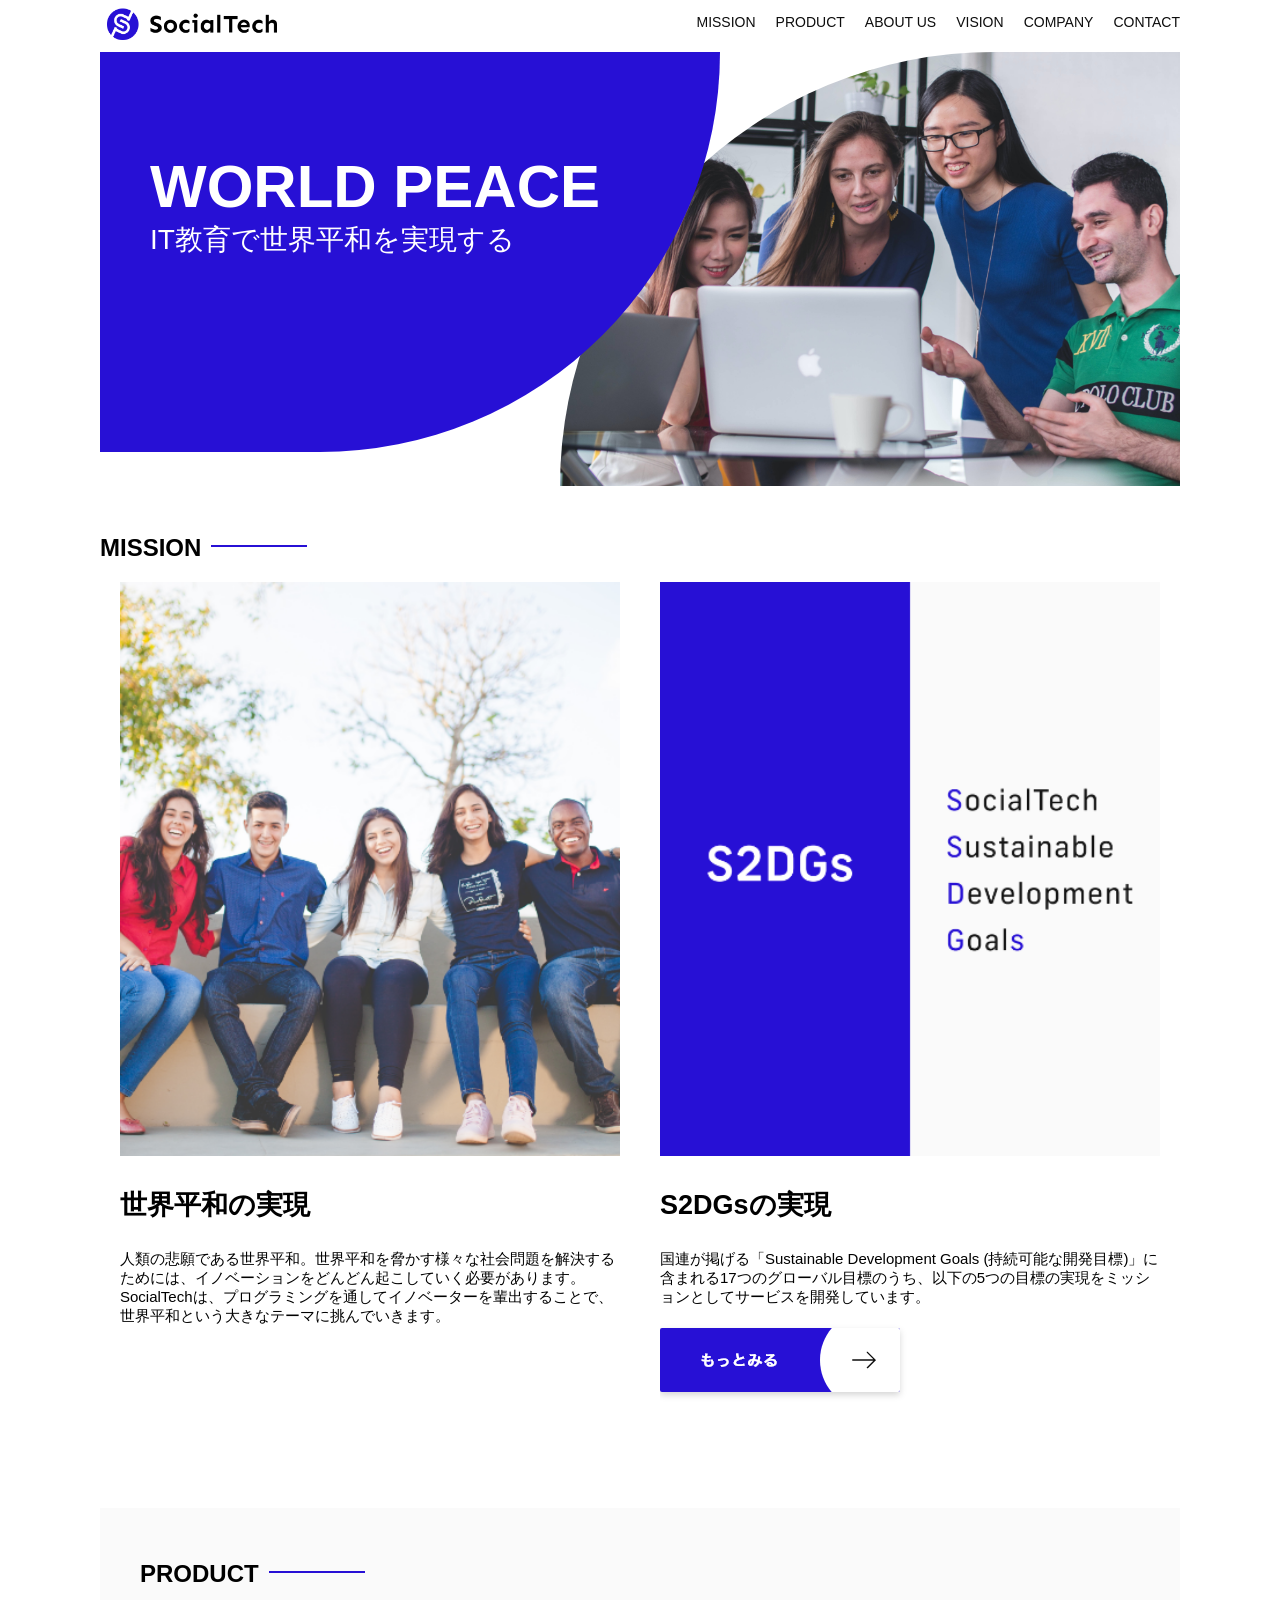
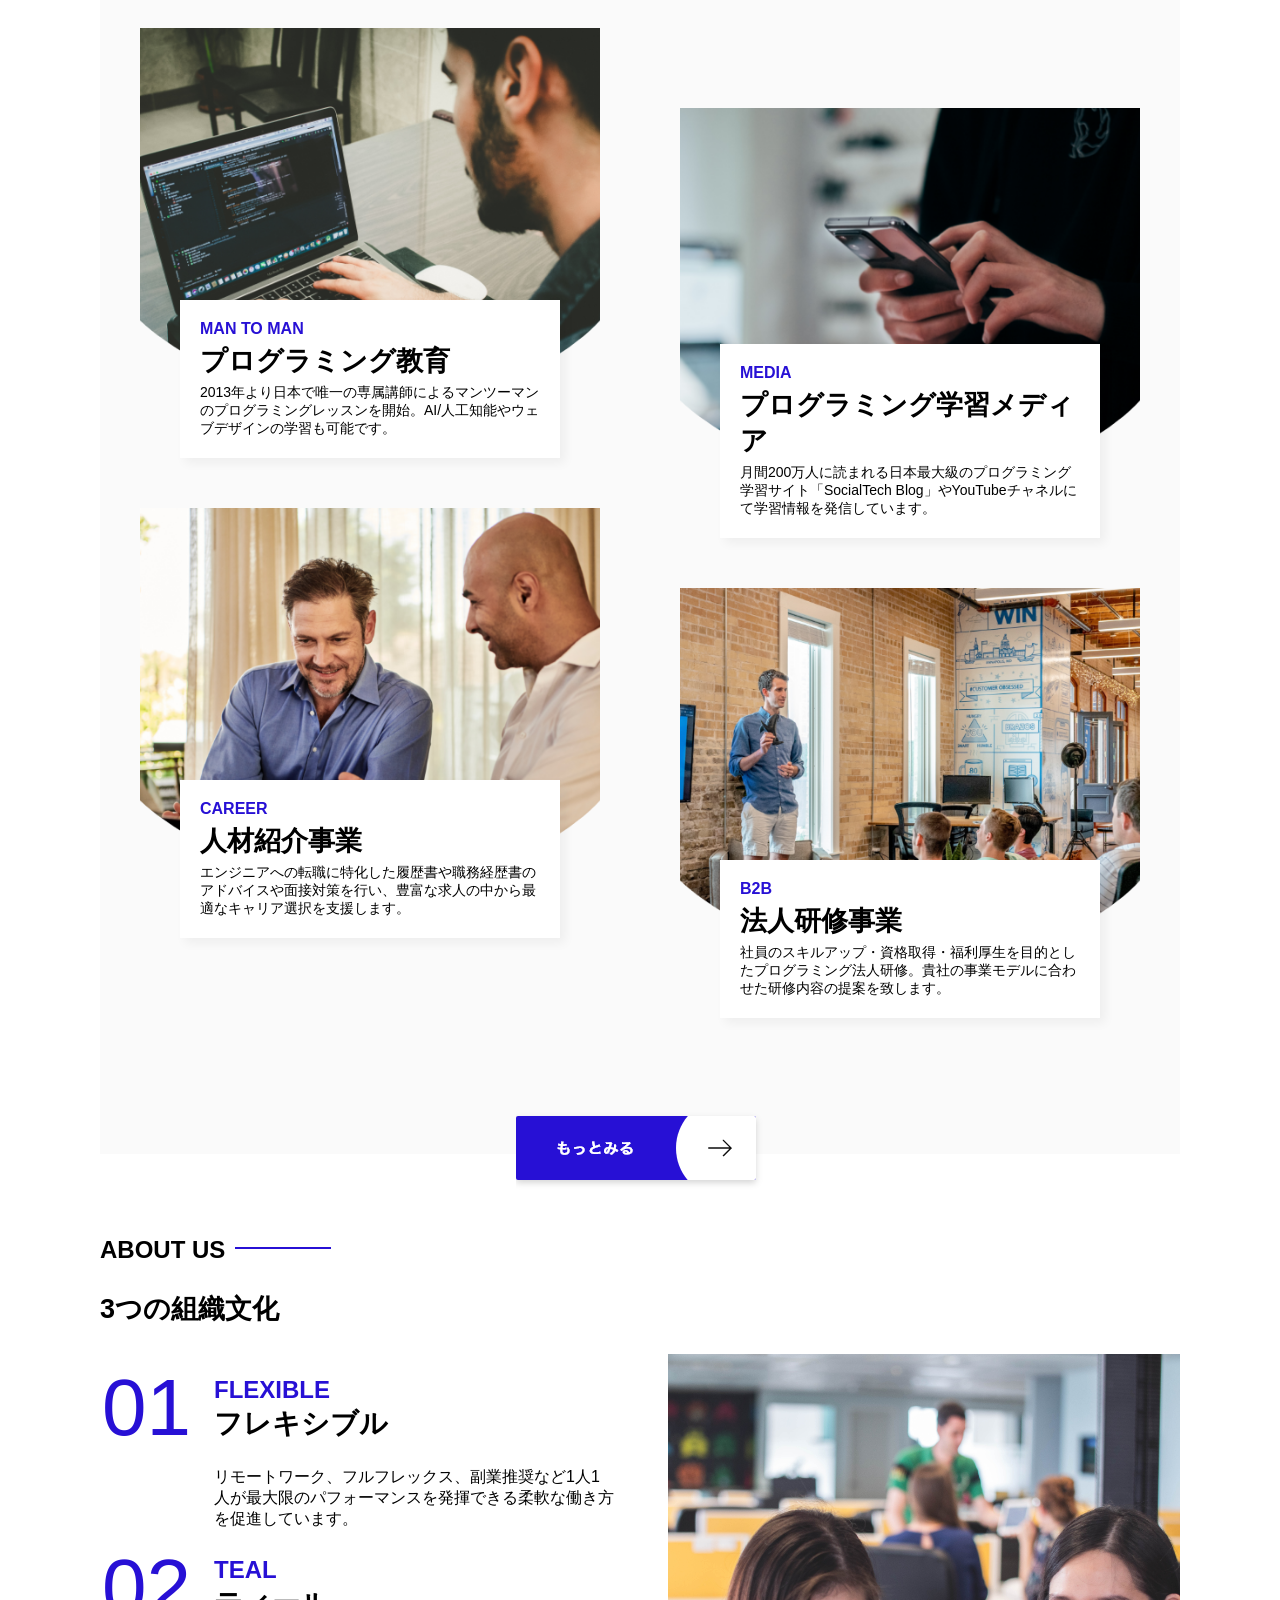
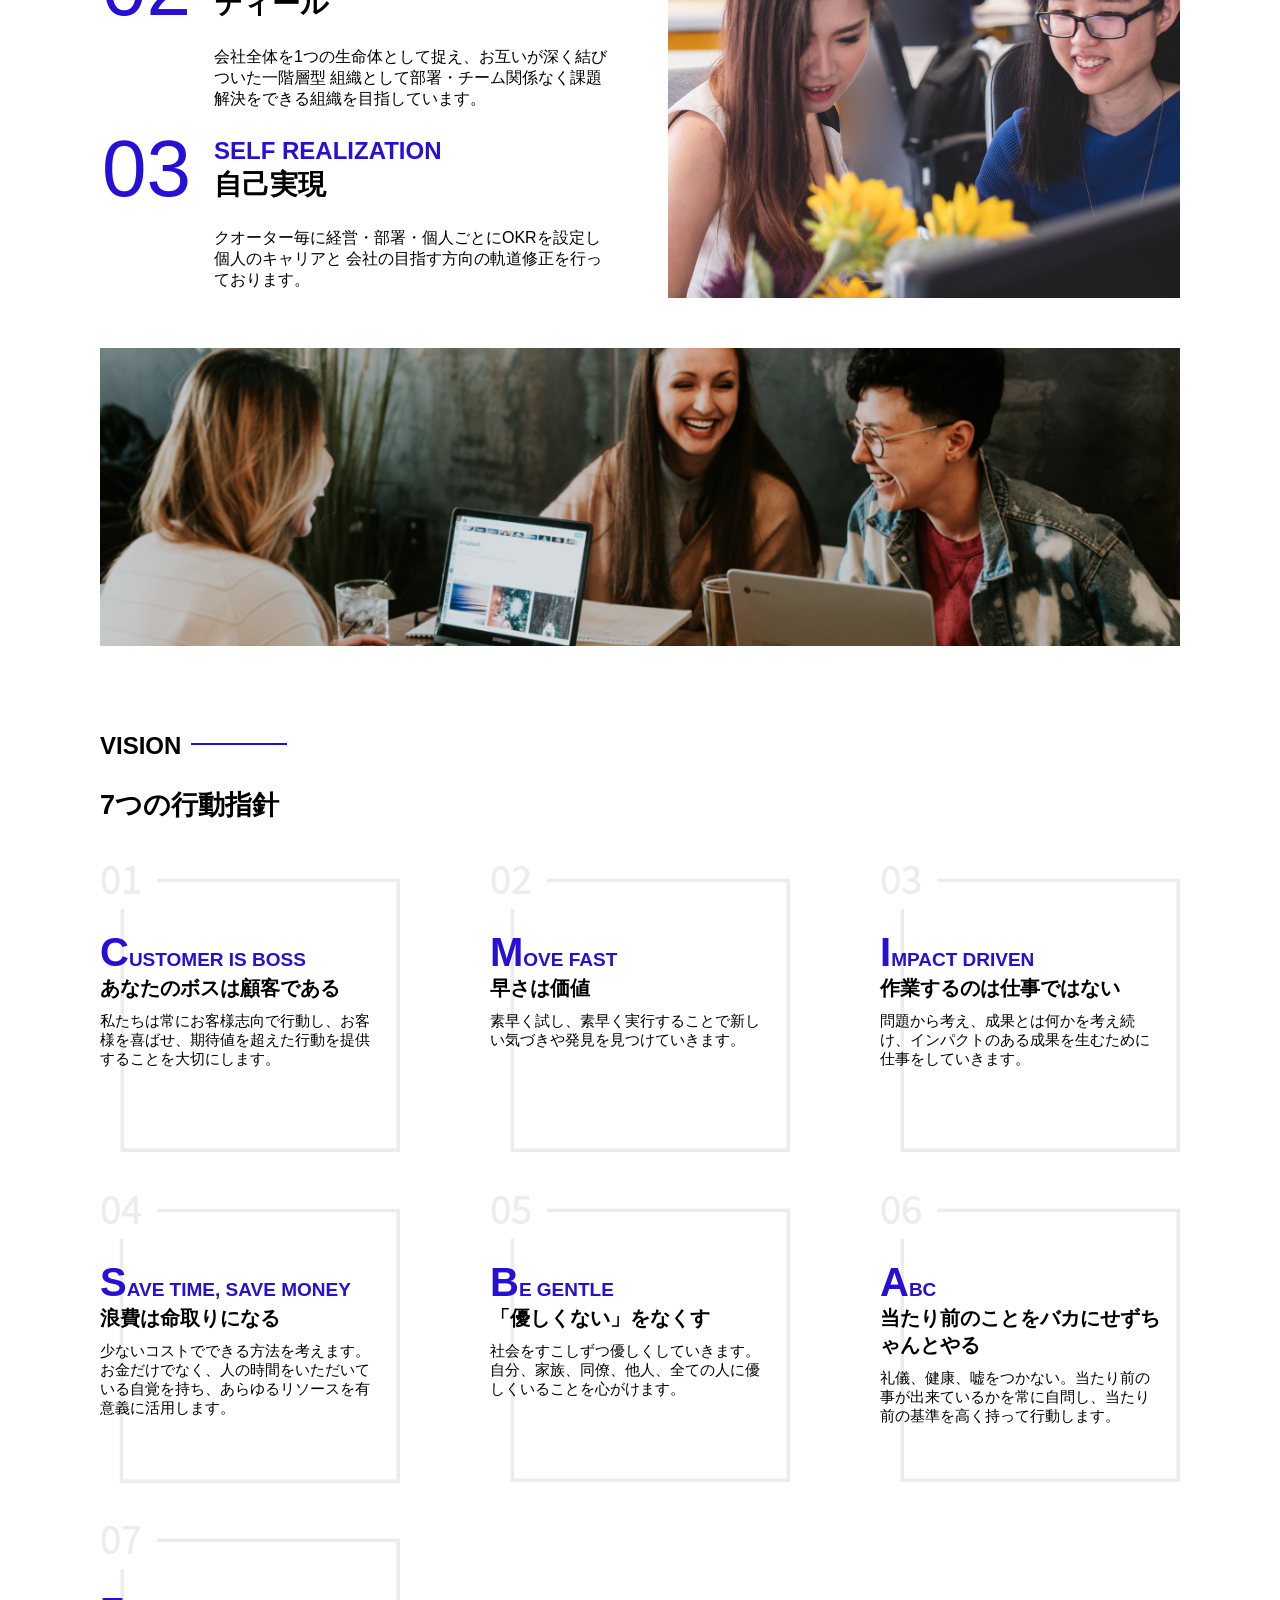
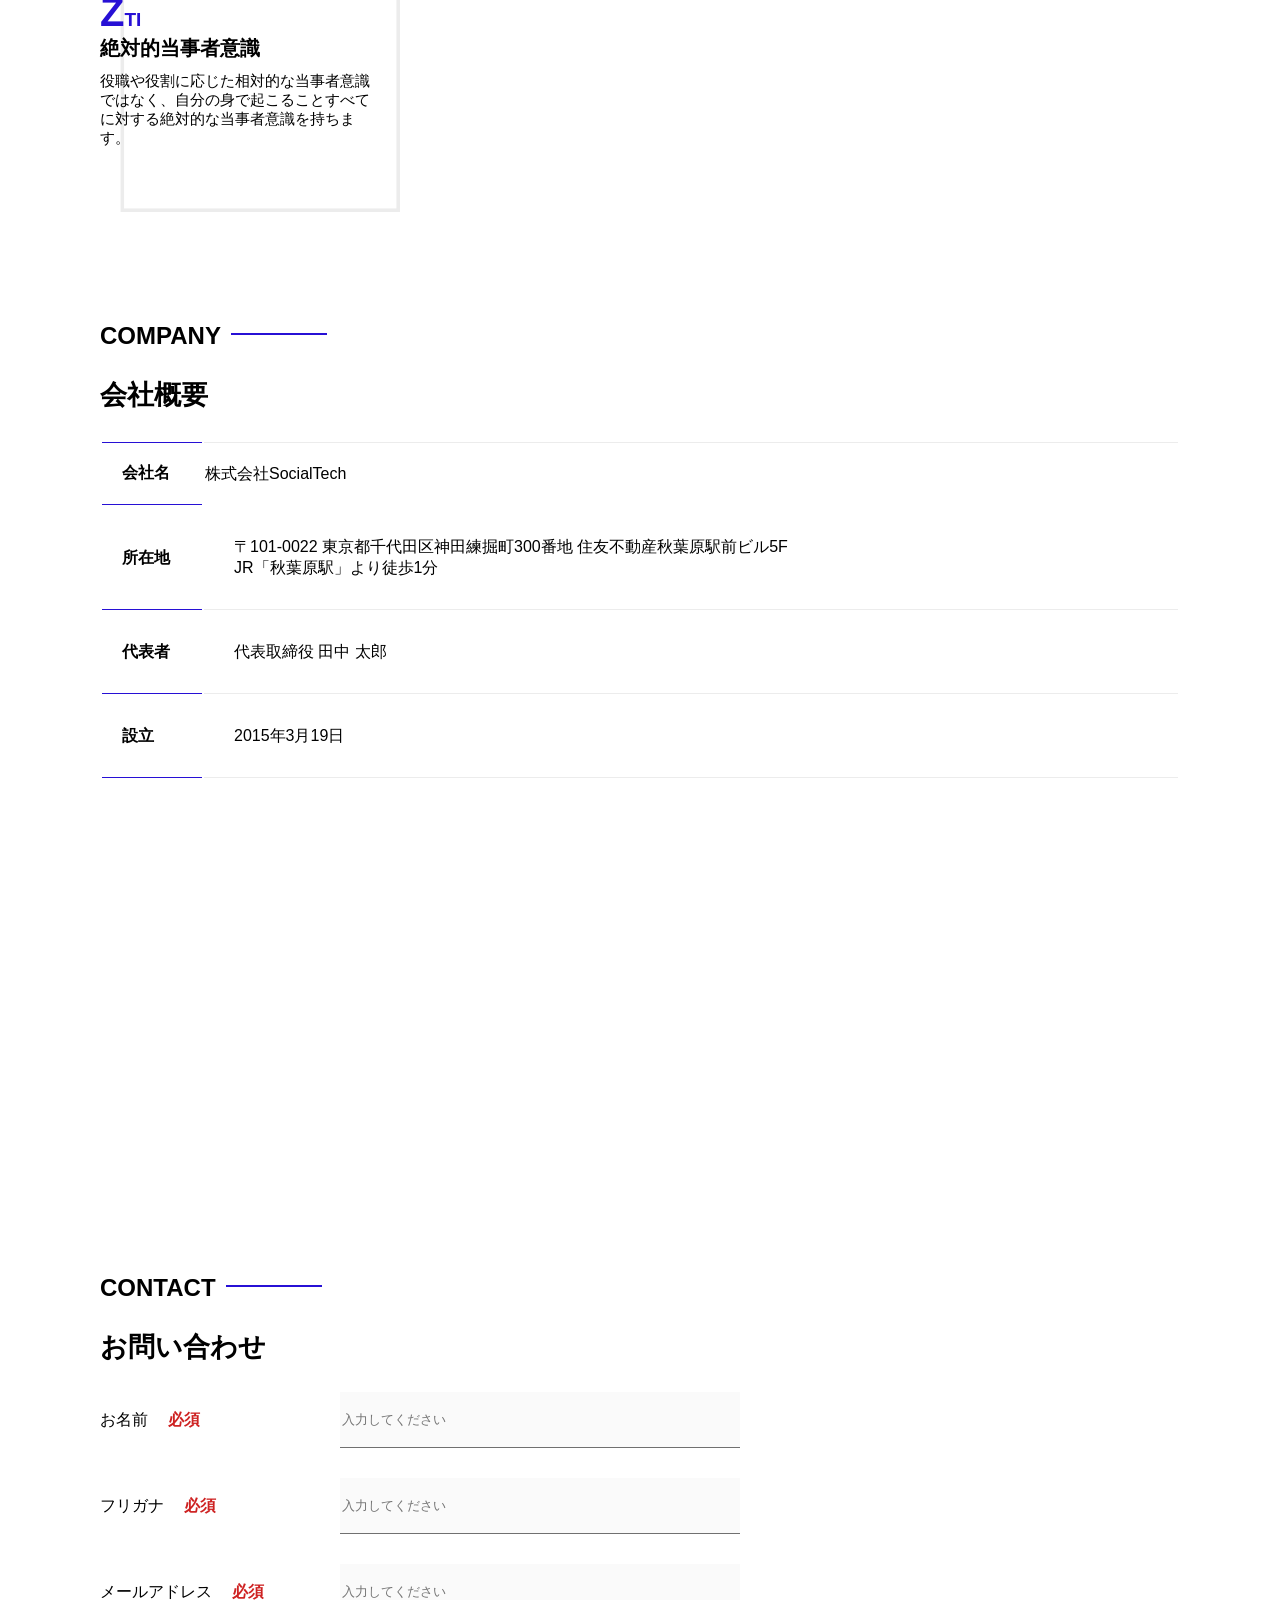
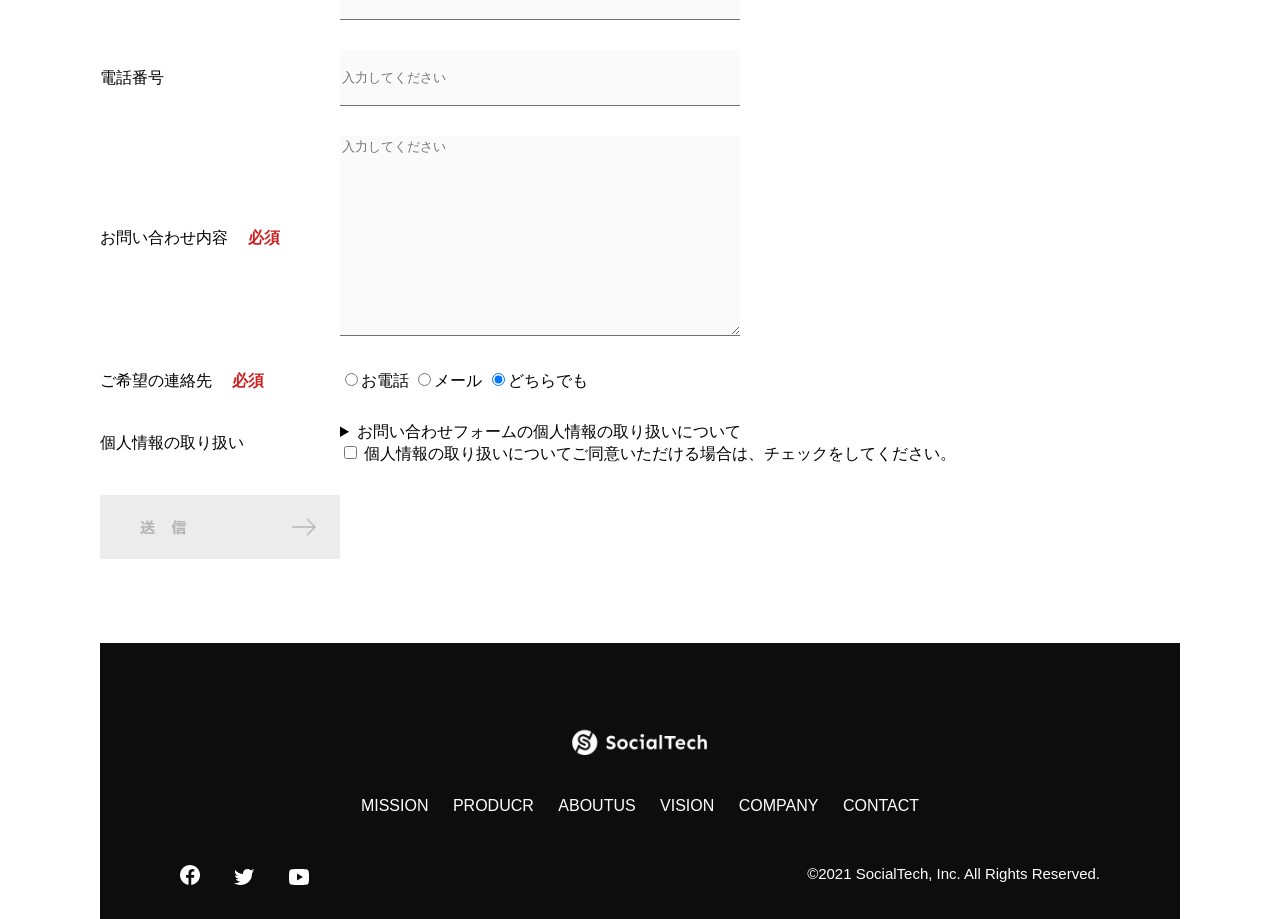
==== kadai_tutorial_output/index.html @ b341aa8a "Add files via upload" ====
<!DOCTYPE html>
<html>
    <head>
        <title>SocialTech</title>
        <meta charset="UTF-8">
        <meta name="description"    content="SocialTechはEdtech業界のリーディングカンパニーを目指します">
        <meta name="viewpoint"  content="width=device-width, initial-scale=1.0">
        <link rel="stylesheet" href="style.css">
    </head>
    
    <body>
    
      <!--ヘッダー部分です-->
        <header>
            <!--ロゴ-->
            <a href="index.html" id="logo">
                <img src="images/logo.png" alt="トップページに戻る"></a>
    
    <!--PC用ナビゲーション-->
              <nav id="nav-pc">
       <ul>
        <li><a href="mission.html">MISSION</a></li>
        <li><a href="product.html">PRODUCT</a></li>
        <li><a href="index.html#aboutus">ABOUT US</a></li>
        <li><a href="index.html#vision">VISION</a></li>
        <li><a href="index.html#company">COMPANY</a></li>
        <li><a href="index.html#contact">CONTACT</a></li>
       </ul>
   </nav>

   <!--スマホ用メニューボタン-->
   <button id="menu-sp" onclick="document.getElementById('nav-sp').style.display = 'block'">
        <img src="images/button-menu.png" alt="ナビゲーションを開く">
      </button>

<!--スマホ用ナビゲーション-->
<div id="nav-sp">
         <button id="close" onclick="document.getElementById('nav-sp').style.display = 'none'">
           <img src="images/button-close.png" alt="ナビゲーションを閉じる">
         </button>
 
         <nav>
           <ul>
             <li>
               <a id="logo-sp" href="index.html" onclick="document.getElementById('nav-sp').style.display = 'none'"><img src="images/logo-sp.png" alt="トップページに戻る"></a>
             </li>
             <li><a class="menu" href="mission.html" onclick="document.getElementById('nav-sp').style.display = 'none'">MISSION</a></li>
             <li><a class="menu" href="product.html" onclick="document.getElementById('nav-sp').style.display = 'none'">PRODUCT</a></li>
             <li><a class="menu" href="index.html#aboutus" onclick="document.getElementById('nav-sp').style.display = 'none'">ABOUT US</a></li>
             <li><a class="menu" href="index.html#vision" onclick="document.getElementById('nav-sp').style.display = 'none'">VISION</a></li>
             <li><a class="menu" href="index.html#company" onclick="document.getElementById('nav-sp').style.display = 'none'">COMPANY</a></li>
             <li><a class="menu" href="index.html#contact" onclick="document.getElementById('nav-sp').style.display = 'none'">CONTACT</a></li>
           </ul>
         </nav>
         <div id="sns">
           <a href="https://www.facebook.com/sejuku2013">
             <img src="images/button-facebook.png" alt="Facebookのリンク">
           </a>
           <a href="https://twitter.com/samuraijuku">
             <img src="images/button-twitter.png" alt="Twitterのリンク">
           </a>
           <a href="https://www.youtube.com/channel/UCCFOQO5aDK0xXam4cUQXT8g">
             <img src="images/button-youtube.png" alt="YouTubeのリンク">
           </a>
         </div>
       </div>

</header>
    <!--ここまでヘッダー部分です-->


    <!--ここからMISSONパートです-->
    <main>
        <article>
            <!--メインビジュアル-->
            <section id="main-visual">
                <div id="main-message">
                    <h1>WORLD PEACE</h1>
                    <p>IT教育で世界平和を実現する</p>
                    </div>
                    <img src="images/index/index-main.png" alt="PCの周りに集まる多国籍の仲間たち">
                    </section>
                    <!--ミッション-->
                    <section id="mission">
                        <h2 class="index-h2">MISSION</h2>
                        <div id="mission-flex">
                            <div>
                                <img id="mission-photo" src="images/index/index-mission.png" alt="屋外のベンチで写真を撮影する多国籍の仲間たち">
                                <h3>世界平和の実現</h3>
                                <p>人類の悲願である世界平和。世界平和を脅かす様々な社会問題を解決するためには、イノベーションをどんどん起こしていく必要があります。SocialTechは、プログラミングを通してイノベーターを輩出することで、世界平和という大きなテーマに挑んでいきます。
                                    </p>
                                </div>
                                <div>
                                    <img id="s2dgs" src="images/index/s2dgs.png" alt="S2DGs">
                                    <h3>S2DGsの実現</h3>
                                    <p>国連が掲げる「Sustainable Development Goals (持続可能な開発目標)」に含まれる17つのグローバル目標のうち、以下の5つの目標の実現をミッションとしてサービスを開発しています。</p>
                                    <a href="mission.html">
                                        <img src="images/button-more.png" alt="もっとみる">
                                    </a>
                                </div>
                            </div>
                                </section>
                                </article>
                                </main>
                            </body>
                        
                            </html>

    <!--ここまでMISSONパートです-->    


    <!-- ここからプロダクト -->
      <!-- プロダクト -->
      <section id="product">
        <h2 class="index-h2">PRODUCT</h2>
        <div class="product-flex">
          <div id="product-left">
            <div>
              <img class="product-photo" src="images/index/index-mantoman.png" alt="PCでコードを書く男性">
              <div class="product-explain">
                <span>MAN TO MAN</span>
                <h3>プログラミング教育</h3>
                <p>2013年より日本で唯一の専属講師によるマンツーマンのプログラミングレッスンを開始。AI/人工知能やウェブデザインの学習も可能です。</p>
              </div>
            </div>
            <div>
              <img class="product-photo" src="images/index/index-career.png" alt="笑顔で話し合う2人の男性">
              <div class="product-explain">
                <span>CAREER</span>
                <h3>人材紹介事業</h3>
                <p>エンジニアへの転職に特化した履歴書や職務経歴書のアドバイスや面接対策を行い、豊富な求人の中から最適なキャリア選択を支援します。</p>
              </div>
            </div>
          </div>
          <div id="product-right">
            <div>
              <img class="product-photo" src="images/index/index-media.png" alt="スマートフォンを操作する人">
              <div class="product-explain">
                <span>MEDIA</span>
                <h3>プログラミング学習メディア</h3>
                <p>月間200万人に読まれる日本最大級のプログラミング学習サイト「SocialTech Blog」やYouTubeチャネルにて学習情報を発信しています。</p>
              </div>
            </div>
            <div>
              <img class="product-photo" src="images/index/index-b2b.png" alt="講演中の男性とそれを聴く人々">
              <div class="product-explain">
                <span>B2B</span>
                <h3>法人研修事業</h3>
                <p>社員のスキルアップ・資格取得・福利厚生を目的としたプログラミング法人研修。貴社の事業モデルに合わせた研修内容の提案を致します。</p>
              </div>
            </div>
          </div>
        </div>
        <div id="product-more">
          <a href="product.html">
            <img src="images/button-more.png" alt="もっとみる">
          </a>
        </div>
      </section>


      <!-- ABOUT US -->
      <section id="aboutus">
        <h2 class="index-h2">ABOUT US</h2>
        <h3>3つの組織文化</h3>
        <div>
            <table class="culture-table">
            <tr>
              <td class="culture-num">01</td>
              <th><span class="culture-en">FLEXIBLE</span><br>フレキシブル</th>
            </tr>
            <tr>
              <td>
                <!--空のセル-->
              </td>
              <td class="culture-description">リモートワーク、フルフレックス、副業推奨など1人1人が最大限のパフォーマンスを発揮できる柔軟な働き方を促進しています。</td>
            </tr>
            <tr>
              <td class="culture-num">02</td>
              <th><span class="culture-en">TEAL</span><br>ティール</th>
            </tr>
            <tr>
              <td>
                <!--空のセル-->
              </td>
              <td class="culture-description">会社全体を1つの生命体として捉え、お互いが深く結びついた一階層型 組織として部署・チーム関係なく課題解決をできる組織を目指しています。</td>
            </tr>
            <tr>
              <td class="culture-num">03</td>
              <th><span class="culture-en">SELF REALIZATION</span><br>自己実現</th>
            </tr>
            <tr>
              <td>
                <!--空のセル-->
              </td>
              <td class="culture-description">クオーター毎に経営・部署・個人ごとにOKRを設定し個人のキャリアと 会社の目指す方向の軌道修正を行っております。</td>
            </tr>
          </table>
<img class="culture-img" src="images/index/index-aboutus1.png" alt="笑顔で話し合う2人の女性">
        </div>
        <img class="culture-img2" src="images/index/index-aboutus2.png" alt="笑顔で話し合う3人の男女">
      </section>


      <!--VISIONパート-->
      <section id="vision">
        <h2 class="index-h2">VISION</h2>
        <h3>7つの行動指針</h3>
        <div>
          <div class="vision-box">
            <img src="images/index/vision-01.png" alt="01">
            <div>
              <h4>CUSTOMER IS BOSS</h4>
              <h5>あなたのボスは顧客である</h5>
              <p>私たちは常にお客様志向で行動し、お客様を喜ばせ、期待値を超えた行動を提供することを大切にします。</p>
            </div>
          </div>
          <div class="vision-box">
            <img src="images/index/vision-02.png" alt="02">
            <div>
              <h4>MOVE FAST</h4>
              <h5>早さは価値</h5>
              <p>素早く試し、素早く実行することで新しい気づきや発見を見つけていきます。</p>
            </div>
          </div>
          <div class="vision-box">
            <img src="images/index/vision-03.png" alt="03">
            <div>
              <h4>IMPACT DRIVEN</h4>
              <h5>作業するのは仕事ではない</h5>
              <p>問題から考え、成果とは何かを考え続け、インパクトのある成果を生むために仕事をしていきます。</p>
            </div>
          </div>
          <div class="vision-box">
            <img src="images/index/vision-04.png" alt="04">
            <div>
              <h4>SAVE TIME, SAVE MONEY</h4>
              <h5>浪費は命取りになる</h5>
              <p>少ないコストでできる方法を考えます。お金だけでなく、人の時間をいただいている自覚を持ち、あらゆるリソースを有意義に活用します。</p>
            </div>
          </div>
          <div class="vision-box">
            <img src="images/index/vision-05.png" alt="05">
            <div>
              <h4>BE GENTLE</h4>
              <h5>「優しくない」をなくす</h5>
              <p>社会をすこしずつ優しくしていきます。自分、家族、同僚、他人、全ての人に優しくいることを心がけます。</p>
            </div>
          </div>
          <div class="vision-box">
            <img src="images/index/vision-06.png" alt="06">
            <div>
              <h4>ABC</h4>
              <h5>当たり前のことをバカにせずちゃんとやる</h5>
              <p>礼儀、健康、嘘をつかない。当たり前の事が出来ているかを常に自問し、当たり前の基準を高く持って行動します。</p>
            </div>
          </div>
          <div class="vision-box">
            <img src="images/index/vision-07.png" alt="07">
            <div>
              <h4>ZTI</h4>
              <h5>絶対的当事者意識</h5>
              <p>役職や役割に応じた相対的な当事者意識ではなく、自分の身で起こることすべてに対する絶対的な当事者意識を持ちます。</p>
            </div>
          </div>
        </div>
      </section>

      <!--COMPANT-->
      <section id="company">
        <h2 class="index-h2">COMPANY</h2>
        <h3>会社概要</h3>
        <table id="company-table">
          <tr>
            <th class="tableheader tableheader-first">会社名</th>
            <td class="cell-first">株式会社SocialTech</td>
            </tr>
            <tr>
              <th class="tableheader">所在地</th>
              <td class="cell">〒101-0022 東京都千代田区神田練掘町300番地  住友不動産秋葉原駅前ビル5F<br>JR「秋葉原駅」より徒歩1分</td>
            </tr>
            <th class="tableheader">代表者</th>
            <td class="cell">代表取締役 田中 太郎</td>
            </tr>
            <tr>
              <th class="tableheader">設立</th>
              <td class="cell">2015年3月19日</td>
            </tr>
        </table>
        <iframe
        src="https://www.google.com/maps/embed?pb=!1m18!1m12!1m3!1d3240.0688540195165!2d139.7746526!3d35.6999232!2m3!1f0!2f0!3f0!3m2!1i1024!2i768!4f13.1!3m3!1m2!1s0x60188fee13660e23%3A0x77137876edf742ac!2z5L2P5Y-L5LiN5YuV55Sj56eL6JGJ5Y6f6aeF5YmN44OT44Or!5e0!3m2!1sen!2sjp!4v1775462673825!5m2!1sen!2sjp" 
        style="border:0;" allowfullscreen="" loading="lazy">
        </iframe>
      </section>

      <!--お問い合わせフォーム-->
      <section id="contact">
        <h2 class="index-h2">CONTACT</h2>
        <h3>お問い合わせ</h3>
        <form>
          <div>
          <div class="contact-heading">
            <label class="contact-label">お名前<span class="contact-span">必須</span></label>
          </div>
          <div>
            <input type="text"  name="name" placeholder="入力してください"  class="contact-textbox">
          </div>
        </div>
      <div>
        <div class="contact-heading">
          <label class="contact-label">フリガナ<span class="contact-span">必須</span></label>
        </div>
        <div>
          <input type="text" name="hurigana" placeholder="入力してください" class="contact-textbox">
        </div>
      </div>
      <div>
        <div class="contact-heading">
          <label class="contact-label">メールアドレス<span class="contact-span">必須</span></label>
        </div>
        <input type="text" name="email" placeholder="入力してください" class="contact-textbox">
    </div>
  </div>
<div>
  <div class="contact-heading">
    <label class="contact-label">電話番号</label>
  </div>
  <input type="text" name="tel" placeholder="入力してください" class="contact-textbox">
</div>
</div>
<div>
  <div class="contact-heading">
    <label class="contact-label">お問い合わせ内容<span class="contact-span">必須</span></label>
  </div>
  <div>
    <textarea class="contact-textarea" placeholder="入力してください" name="message"></textarea>
  </div>
</div>
<div>
  <div class="contact-heading">
    <label class="contact-label">ご希望の連絡先<span class="contact-span">必須</span></label>
  </div>
  <div>
    <input class="radiobutton" type="radio" value="tel" name="contact" checked><label>お電話</label>
    <input class="radiobutton" type="radio" value="mail" name="contact" checked><label>メール</label>
    <input class="radiobutton" type="radio" value="mail" name="contact" checked><label>どちらでも</label>
  </div>
</div>
<div>
  <div class="contact-heading">
    <label class="contact-label">個人情報の取り扱い</label>
  </div>
  <div>
    <details>
      <summary>お問い合わせフォームの個人情報の取り扱いについて</summary>
      <div>
        <dl>
          <dt>1.組織の名称又は氏名</dt>
          <dd>株式会社SocialTech</dd>
          <dt>2.個人情報保護管理者（若しくはその代理人）の氏名又は職名、所属及び連絡先</dt>
          <dd>
            <p>鈴木 一郎 コーポレート部</p>
            <p>メールアドレス：samurai@example.com</p>
            <p>TEL：03-1234-5678</p>
            </dd>
            <dt>3.個人情報の利用目的</dt>
            <dd>
              <ul>
                <li>本サービス及び本サービスに関連する情報の提供又はそれらに関する連絡のため</li>
                <li>ユーザーの本人確認のため</li>
                <li>当社サービスのご案内のため</li>
                <li>当社の商品等の広告または宣伝（電子メールによるものを含むものとします。）</li>
              </ul>
            </dd>
            <dt>4.個人情報の取り扱い業務の委託</dt>
            <dd>個人情報の取扱業務の全部または一部を外部に委託する場合があります。その際、弊社は、個人情報を適切に保護できる管理体制を敷き実行していることを条件として委託先を厳選したうえで、機密保持契約を委託先と締結し、お客様の個人情報を厳密に管理させます。</dd>
            <dt>5.個人情報の開示等の請求</dt>
            <dd>お客様は、弊社に対してご自身の個人情報の開始等（利用目的の通知、開示、内容の訂正・追加・削除、利用の停止または消去、第三者への提供の停止）に関して、当社問合わせ窓口に申し出ることができます。<br>
            その際、弊社はお客様ご本人を確認させていただいたうえで、合理的な期間内に対応いたします。<br>
          なお、個人情報に関する弊社問い合わせ先は、次のとおりです。
        </dd>
        <dd>
          <p>株式会社SocialTech 個人情報問い合わせ窓口</p>
          <p>〒150-0043 東京都千代田区神田練掘町300番地 住友不動産秋葉原駅前ビル5F</p>
          <p>メールアドレス：samurai@example.com TEL：03-1234-5678</p>
        </dd>
        <dt>
          6.個人情報を提供されることの任意性について</dt>
          <dd>お客様がご自身の個人情報を弊社に提供されるか否かは、お客様のご判断によりますが、もしご提供されない場合には、適切なサービスが提供できない場合がありますので予めご了承ください。</dd>
        </dl>
      </div>
    </details>
    <input type="checkbox" name="agree">
    <span>個人情報の取り扱いについてご同意いただける場合は、チェックをしてください。</span>
  </div>
</div>
<input type="image" src="images/button-submit.png" alt="送信する">
</form>
      </section>
    </article>
  </main>

  <footer>
    <div id="footer-logo">
      <img src="images/logo-sp.png" alt="SocialTech">
    </div>
    <div id="footer-link">
      <a href="mission.html">MISSION</a>
      <a href="product.html">PRODUCR</a>
      <a href="index.html#aboutus">ABOUTUS</a>
      <a href="index.html#vision">VISION</a>
      <a href="index.html#company">COMPANY</a>
      <a href="index.html"contact">CONTACT</a>
    </div>
    <div id="sns-footer">
      <div class="sns-btns">
        <a href="https://www.facebook.com/sejuku2013"><img src="images/button-facebook.png" alt=Facebookのリンク"></a>
        <a href="https://twitter.com/samuraijuku"><img src="images/button-twitter.png" alt="Twitterのリンク"></a>
        <a href="https://www.youtube.com/channel/UCCFOQO5aDK0xXam4cUQXT8g"><img src="images/button-youtube.png" alt="YouTubeのリンク"></a>
      </div>
      <p id="copyright">&copy;2021 SocialTech, Inc. All Rights Reserved.</p>
    </div>
    </footer>
</body>

</html>
---- kadai_tutorial_output/style.css ----
/*PC、スマホ共通スタイル*/
*   {
    box-sizing: border-box;
}

p {
    font-size: 15px;
}

body    {
    max-width: 1080px;
    margin: 0 auto 0 auto;
    font-family: "Source Sans Pro", "Hiragino Kaku Gothic ProN", Meiryo, Arial, sans-serif;
}

/* ヘッダー */
header {
display: flex;
justify-content: space-between;
} 


 /* ナビゲーションのレイアウト */
 #nav-pc {
   font-size: 14px;
 }
 
 #nav-pc ul {
   display: flex;
   padding-left: 0;
 }
 
 #nav-pc li {
   list-style: none;
 }
 
 /* ナビゲーションのリンクの装飾設定 */
 #nav-pc a {
   text-decoration: none;
   margin-left: 20px;
   color: #0d0d0d;
 }
 
 #nav-pc a:hover {
   text-decoration: underline;
 }

 /*スマホ用ナビを非表示*/
 #nav-sp,
 #menu-sp {
   display: none;
 }


/* ここからメインビジュアルパート*/
#main-visual {
  position: relative;
  height: 400px;
}

 #main-message {
   position: absolute;
   top: 0;
   left: 0;
   background-color: #2710d5;
   color: #ffffff;
   border-radius: 0 0 476px 0;
   max-width: 620px;
   height: 100%;
   width: 100%;
   z-index: 11;
   
 }
 
#main-message > h1 {
  font-size: 60px;
  margin: 100px 0 0 50px;
}
#main-message > p {
  font-size:  28px;
  margin: 0 0 0 50px;
}
#main-visual > img {
  max-width: 620px;
  border-radius: 476px 0 0 0;
  position: absolute;
  top: 0;
  right: 0;
  z-index: 10;
}

/*見出し*/
h2  {
  margin: 40px 0 0 0;
}

h2::after {
  content: url(images/line.png);
  margin-left: 10px;
}

h3  {
  font-size: 27px;
}

/*ミッション*/
#mission  {
  margin: 80px auto 80px  auto;
}
#mission-flex {
  display: flex;
}
#mission-flex > div{
  width:  50%;
  margin: 20px;
}
#mission-photo  {
  width:  100%
}
#s2dgs  {
  margin-top:auto50px;
  width:  100%;
}

/*======== 前略 ========*/

/* プロダクト */
#product {
  background-color: #fafafa;
  margin: 80px 0 80px 0;
  padding: 10px 40px 0px 40px;
}

/* 外枠 */
#product .product-flex {
  margin-top: 40px;
  display: flex;
}

/* 左のカラム */
#product-left {
  width: 50%;
  margin-right: 20px;
}

/* 右のカラム */
#product-right {
  width: 50%;
  margin-left: 20px;
  margin-top: 80px;
}

/* 画像＋説明の枠 */
#product-left > div {
  position: relative;
  height: 480px;
  margin-right: 20px;
}

#product-right > div {
  position: relative;
  height: 480px;
  margin-left: 20px;
}

/* 画像*/
.product-photo {
  width: 100%;
}

/* 説明文の枠 */
.product-explain {
  background-color: #ffffff;
  position: absolute;
  left: 0;
  bottom: 50px;
  margin: 0 40px 0 40px;
  padding: 20px;
  box-shadow: 5px 5px 10px rgba(0, 0, 0, 0.05);
}

/* 説明文の英語 */
.product-explain > span {
  color: #2710d5;
  font-weight: bold;
  font-size: 16px;
  margin: 0px;
}

/* 説明文の見出し */
.product-explain > h3 {
  margin: 5px 0 5px 0;
}

/* 説明文 */
.product-explain > p {
  font-size: 14px;
  margin: 0;
}

/* もっと見るボタン */
#product-more {
  text-align: center;
}

#product-more a {
  position: relative;
  bottom: -42px;
}

 /* ABOUT US */
 #aboutus {
   margin: 80px auto 80px auto;
 }
 
 /* 3つの組織文化と画像を入れる枠 */
 #aboutus > div {
   display: flex;
 }

 /*画像*/
 .culture-img  {
  width: 50%;
  align-self:  flex-start;
 }
 .culture-img2  {
  margin-top: 50px;
  width: 100%;
 }

 /*3つの組織文化の表*/
 .culture-table {
  margin-right: 50px;
 }

 /*番号*/
 .culture-num {
  font-size: 80px;
  color: #2710d5;
  padding: 0 20px 0 0;
 }
 /*見出し*/
 .culture-table th  {
  text-align: left;
  font-size: 28px;
  font-weight: bold;
 }
 /*組織文化英語*/
 .culture-en  {
  color: #2710d5;
  font-size: 24px;
 }
 /*説明分*/
 .culture-description {
  margin: 0;
 }

 /*ビジョンパート*/
#vision  {
  margin: 80px auto 80px auto;
 }
 /*セクション内の外側*/
#vision > div  {
  display: flex;
  justify-content: space-between;
  flex-wrap: wrap;
 }
  /*7つの行動指針の枠*/
 .vision-box  {
  width:  300px;
  height: 300px;
  margin-bottom: 30px;
  position: relative;
 }
 /*行動指針パート*/
 .vision-box > img  {
  width: 100%;
  position: relative;
  z-index: 30;
 }
 /*見出しと説明文*/
 .vision-box > div  {
  position: absolute;
  top: 0;
  left: 0;
  z-index: 31;
  margin-right: 20px;
 }
 /*英語の見出し*/
 .vision-box > div > h4 {
  color:  #2710d5;
  font-size: 19px;
  margin: 80px 0 0 0;
 }
 /*h4の1文字目*/
 .vision-box > div > h4::first-letter {
  font-size: 40px;
 }
 /*日本語の見出し*/
 .vision-box > div > h5 {
  font-size: 20px;
  margin: 0 0 0 0;
 }
 /*説明文*/
 .vision-box > div > p {
  margin: 10px 0 0 0;
 }
 /*会社概要*/
 #company {
  margin: 80px auto 80px 0;
 }
  /*表全体*/
  #company-table {
    width: 100%;
  }
  /*2行目以降の見出し*/
  .tableheader {
    text-align: left;
    padding: 20px;
    border-bottom-color: #2710d5;
    border-bottom-width: 1px;
    border-bottom-style: solid;
    width: 100px;
}
/*1行目の見出し*/
.tableheader-first {
  border-top-color: #2710d5;
  border-top-width: 1px;
  border-top-style: solid;
}
.cell {
  padding: 30px;
  border-bottom-color: #ececec;
  border-bottom-width: 1px;
  border-bottom-style: solid;
}
.cell-first {
  border-top-color: #ececec;
  border-top-width: 1px;
  border-top-style: solid;
}
/*iframe要素*/
#company > iframe {
width: 100%;
height: 368px;
margin-top: 40px;
}

/* お問い合わせ */
 #contact {
   margin: 80px auto 80px auto;
 }
 
 /* 外枠 */
 #contact > form > div {
   display: flex;
   flex-direction: row;
   flex-wrap: wrap;
   padding-bottom: 30px;
 }
 /* 左列の見出し */
 .contact-heading {
  width: 240px;
  align-self: center;
 }
 /* 見出しのラベル */
 .contact-label {
  font-width: bold;
 }
 /* 必須 */
 .contact-span {
  color: #ce2222;
  margin: 0 0 0 20px;
  font-weight: bold;
}
/* テキストボックス */
.contact-textbox {
  border-top: 0px;
  border-left: 0px;
  border-right: 0px;
  border-bottom-width: 1px;
  border-bottom-color: #707070;
  border-style: solid;
  background-color: #fafafa;
  width: 400px;
  height: 56px;
}
/* お問い合わせ内容のテキストエリア */
.contact-textarea {
  border-top: 0px;
  border-left: 0px;
  border-right: 0px;
  border-bottom-width: 1px;
  border-bottom-color: #707070;
  background-color: #fafafa;
  width: 400px;
  height: 200px;
}

/* 個人情報の取り扱いパート */
#contact dt {
  font-weight: bold;
}
#contact dd {
  margin: 0 0 16px 0;
}
#contact dd p {
  margin: 0;
}
#contact dd ul {
  padding-left: 0;
}
#contact dd li {
  margin-bottom: 0;
  list-style: none;
}

/* ここからフッターパート */
footer {
  background-color: #0d0d0d;
  text-align: center;
  padding: 80px 80px 30px 80px;
}
#footer-logo {
  margin-bottom: 30px;
}

 #footer-link {
   margin-bottom: 50px;
 }
 
 #footer-link > a {
   text-decoration: none;
   margin: 10px;
   color: #ffffff;
 }
 
 #footer-link > a:hover {
   text-decoration: underline;
 }

 #sns-footer {
  display: flex;
  justify-content: space-between;
 }

 #sns-footer a {
  margin-right: 30px;
 }
 #copyright {
  color: #ffffff;
  margin: 0;
 }


/*mission.html用のスタイル*/
/*ミッションのメインビジュアル*/
.mission-main-inner {
   background-image: url("images/mission/mission-main.png");
   background-repeat: no-repeat;
   background-position-y: center;
 }
 
 #mission-title {
   background-color: #2710d5;
   width: 368px;
   color: #ffffff;
   height: 496px;
   border-radius: 0 248px 248px 0;
   position: relative;
 }
 
 #mission-title h1 {
   position: absolute;
   top: 0;
   left: 100px;
   font-size: 80px;
   line-height: 1;
 }
 
 #mission-title h1 span {
   font-size: 26px;
 }
 
 #mission-title > p {
   position: absolute;
   top: 350px;
   left: 100px;
   font-size: 16px;
 }

 /*ミッションページ　S2DGSの設定*/
#mission-s2dgs {
  padding: 20px;
}
.mission-h2 {
  color: #2710d5;
  font-size: 40px;
}

.mission-h2::after {
  content: none;
}

/*ミッションページ　5つのゴールの設定*/
#mission-five-goals {
  padding: 20px;
  display: flex;
}
#mission-five-goals .five-goals-image {
  width: 30%;
  padding: 20px;
}
#mission-five-goals .five-goals-image img {
  width: 100%;
}
#mission-five-goals .five-goals-read {
  width: 70%;
  padding: 20px;
}
#mission-five-goals .five-goals-read div {
  margin-bottom: 40px;
}
.fivegoals-image-right {
  float: right;
  margin: 20px;
}
.fivegoals-image-left {
  float: left;
  margin: 20px;
}
.fivegoals-number {
  color: #2710d5;
  font-size: 48px;
  font-weight: bold;
  margin: 0;
}
.fivegoals-h3 {
  font-size: 28px;
  margin: 0;
}
.fivegoals-p {
  margin: 0;
}

 /* プロダクトページ */
 .product-main-inner {
   background-image: url("images/product/product-main.png");
   background-repeat: no-repeat;
   background-position-y: center;
 }
 
 #product-title {
   background-color: #2710d5;
   width: 368px;
   color: #ffffff;
   height: 496px;
   border-radius: 0 248px 248px 0;
   position: relative;
 }
 
 #product-title h1 {
   position: absolute;
   top: 0;
   left: 100px;
   font-size: 80px;
   line-height: 1;
 }
 
 #product-title h1 span {
   font-size: 26px;
 }
 
 #product-title > p {
   position: absolute;
   top: 350px;
   left: 100px;
   font-size: 16px;
 }

/*セクション*/ 
.product-section {
  display: flex;
  margin: 20px 20px 0;
}
.product-section .product-section-img {
  width: 450px;
}

/*左が画像のセクション*/
.product-section-left .product-section-img img {
  width: 100%;
  padding: 0 40px 30px 0;
  border-radius: 0 432px 0 0;
}
.product-section-left .product-read {
  width: 50%;
  flex-grow: 1;
}
.product-section-left .product-read p {
  margin-bottom: 0;
}

/*右が画像のセクション*/
.product-section-right {
  justify-content: space-between;
}
.product-section-right .product-section-img img {
  width: 100%;
  padding: 0 0 30px 40px;
  border-radius: 432px 0 0 0;
}
.product-section-right .product-read {
  width: 500px;
}
.product-h2 {
  color: #2710d5;
  font-size: 24px;
  margin: 0;
} 
.product-h3 {
  font-size: 28px;
  margin: 0;
}

/*====================
 スマートフォン用のスタイル
=====================*/
@media screen and (max-width: 767px) {
  /* PC用ナビゲーション非表示 */
  #nav-pc {
    display: none;
  }

  /* ハンバーガーメニュー */
  #menu-sp {
    display: block;
    background-color: transparent;
    float: right;
    padding: 0;
    border: none;
  }

  /* スマホ用ナビゲーションの表示切替*/
  /* 初期状態、レイアウトと非表示設定 */
  #nav-sp {
    background-color: #2710d5;
    position: fixed;
    left: 0;
    top: 0;
    height: 100%;
    width: 100%;
    display: none;
    z-index: 100;
  }

  /* ×ボタン */
  #close {
    position: absolute;
    top: 20px;
    right: 20px;
    background-color: transparent;
    border: none;
  }

  #nav-sp nav ul {
    padding-left: 0;
  }

  #nav-sp nav li {
    list-style: none;
  }

  /* ナビゲーションメニュー用ロゴ */
  #logo-sp {
    margin: 80px 0 30px 20px;
  }

  /* ナビゲーションのリンクの装飾設定 */
  #nav-sp nav a {
    display: block;
    color: #ffffff;
  }

  #nav-sp nav a:hover {
    text-decoration: underline;
  }

  #nav-sp .menu {
    text-decoration: none;
    margin: 0 20px 0 20px;
    height: 44px;
    font-size: 16px;
    background-image: url("images/arrow.png");
    background-repeat: no-repeat;
    background-position: right top;
  }

  #sns {
    position: absolute;
    bottom: 20px;
    left: 20px;
  }

  #sns > a {
    margin-right: 30px;
  }
  /*メインビジュアル*/
  #main-visual {
    position: relative;
    height: 470px;
  }
  #main-visual > div {
    text-align: center;
    height: 280px
  }
  #main-visual h1 {
    font-size: 28px;
    margin: 90px 0 0 0;
  }
  #main-visual >div > p {
    margin: 0;
    font-size: 15px;
  }
  #main-visual > img {
    width: 100%;
    border-radius: 476px 0 0 0;
    top: auto;
    bottom: 0;
  }
  /*見出し*/
  h2 {
    margin: 15px 0 15px 0;
}
h3 {
  font-size: 24px;
  margin: 10px 0 0 0;
}

/*ミッション*/
#mission {
  margin: 20px 0 20px 0;
  padding: 0 20px 0 20px;
}
#mission-flex {
  flex-direction: column;
}
#mission-flex > div {
  width: 100%;
  margin: 0;
}

/*プロダクト*/
#product {
  margin: 0;
  padding: 10px 20px 0px 20px;
}
/*外枠*/
#product .product-flex {
  flex-direction: column;
  margin-top: 0;
}
/*左のカラム　スマホでは縦並び*/
#product-left,
#product-right  {
  width: 100%;
  margin: 0;
}
/*画像＋説明の枠*/
#product-left > div,
#product-right > div {
  height: auto;
  margin: 0;
}
/*説明文の枠*/
.product-explain {
  position: relative;
  margin: 0;
}
.product-explain > h3 {
  margin: 10px 0 10px 0;
  font-size: 24px;
}
/*もっと見るボタン*/
#product-more {
  text-align: left;
}
/*ABOUT US*/
#aboutus {
  margin: 80px 20px 80px 20px;
}
#aboutus > div {
  flex-direction: column;
}
.culture-table th {
  font-size: 16px;
}
.culture-table {
  margin-right: 0;
  padding-right: 20px;
  order: 2;
}
.culture-img {
  width: 100%;
  order: 1;
}
.culture-img2 {
  margin-top: 0;
}
.culture-num {
  padding: 0;
}
.culture-description {
  margin: 0;
}
/*ビジョン*/
#vision {
  margin: 80px 20px 80px 20px;
}
.vision-box > img {
  position: absolute;
  top: 0;
  left: 0;
}
.vision-box > div > h4 {
  margin: 60px 0 0 0;
}
/*会社概要*/
#company {
  margin: 0px 20px 0px 20px;
}
#company > h3 {
  margin-bottom: 20px;
}
.tableheader {
  width: 50px;
}
.cell {
  padding: 20px;
}
#company > iframe {
  height: 240px;
}

/*お問い合わせ*/
#contact {
  margin: 80px 20px 80px 20px;
}
#contact > h3 {
  margin-bottom: 20px;
}
#contact > form > div {
  flex-direction: column;
  margin-bottom: 20px;
}
.contact-heading {
  align-self: auto;
  margin-bottom: 20px;
}
.contact-textbox {
  min-width: 300px;
  width: 100%
}
.contact-textarea {
  min-width: 150px;
  width: 100%;
}
.radiobutton {
  margin-bottom: 20px;
}
/*フッター*/
footer {
  padding: 30px 20px 50px 20px;
  text-align: left;
}
#footer-link > a {
  margin: 0 20px 30px 0;
  display: block;
  background-image: url("images/arrow.png");
  background-repeat: no-repeat;
  background-position: right top;
}
#footer-link > a:hover {
  text-decoration: underline;
}
#sns-footer {
  flex-direction: column;
  justify-content: flex-start;
}
#copyright {
  font-size: 12px;
  margin-top: 30px;
}

/* mission.html用スタイル */
/* ミッションのメインビジュアル */
#mission-main {
  height: 256px;
  margin-top: 4%;
  position: relative;
}
.mission-main-inner {
  height: 80%;
  background-size: cover;
}
#mission-title {
  width: 136px;
  height: 256px;
  position: absolute;
  top: -10%;
}
#mission-title h1 {
  left: 20px;
  font-size: 40px;
}
#mission-title h1 span {
  font-size: 18px;
}
#mission-title > p {
  top: 180px;
  left: 20px;
  font-size: 13px;
}

/*ミッションページ　S2DGSの設定*/
.mission-h2 {
  font-size: 38px;
  margin: 0px;
}
.mission-h2::after {
  content: none;
}
#mission-s2dgs > img {
  width: 100%
}

/*ミッションページ　5つのゴールの設定*/
#mission-five-goals {
  flex-direction: column;
}
#mission-five-goals > div {
  padding: 0;
}
#mission-five-goals .five-goals-image
#mission-five-goals .five-goals-read {
  width: 100%;
  padding: 0;
}
#mission-five-goals .five-goals-read > div {
  display: flex;
  flex-direction: column;
}

.fivegoals-image-right,
.fivegoals-image-left {
  align-self: center;
}

/*プロダクトページ*/
#product-main {
  height: 256px;
  margin-top: 4%;
  position: relative;
}
.product-main-inner {
  height: 80%;
  background-size: cover;
}
#product-title {
  width: 136px;
  height: 256px;
  position: absolute;
  top: -10%;
}
#product-title h1 {
  left: 20px;
  font-size: 40px;
}
#product-title h1 span {
  font-size: 18px;
}
#product-title > p {
  top: 180px;
  left: 20px;
  font-size: 13px;
}

/*セクション*/
.product-section {
  flex-direction: column;
}
.product-section .product-section-img {
  width: 100%;
}
.product-section .product-section-img img {
  width: 100%;
  padding: 0;
}

/* 左が画像のセクション*/
.product-section-left .product-section-img img{
  border-radius: 0 300px 0 0;
}
.product-section-left .product-read {
  width: 100%;
  flex-grow: 1;
}

/* 右が画像のセクション*/
.product-section-right .product-section-img img {
  order: 1;
  border-radius: 300px 0 0 0;
}
.product-section-right .product-read {
  order: 2;
  width: 100%;
}
}
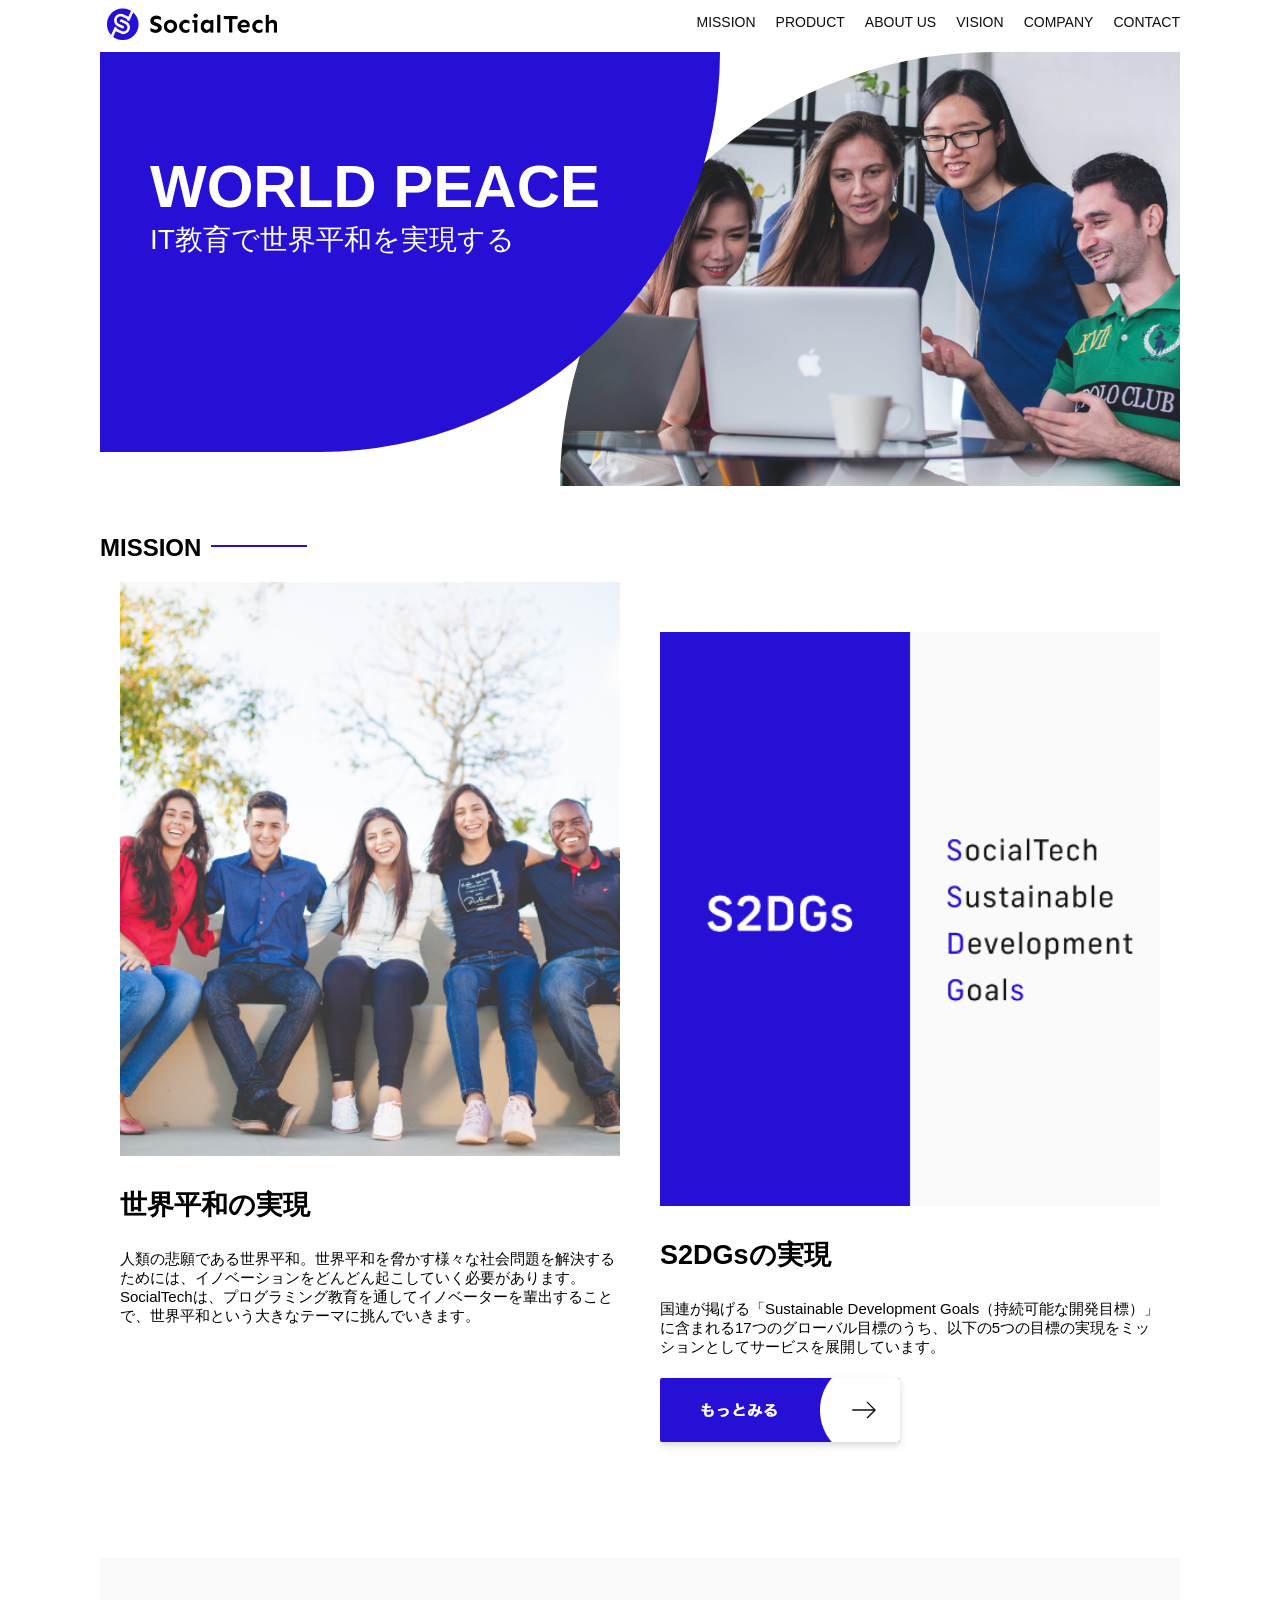
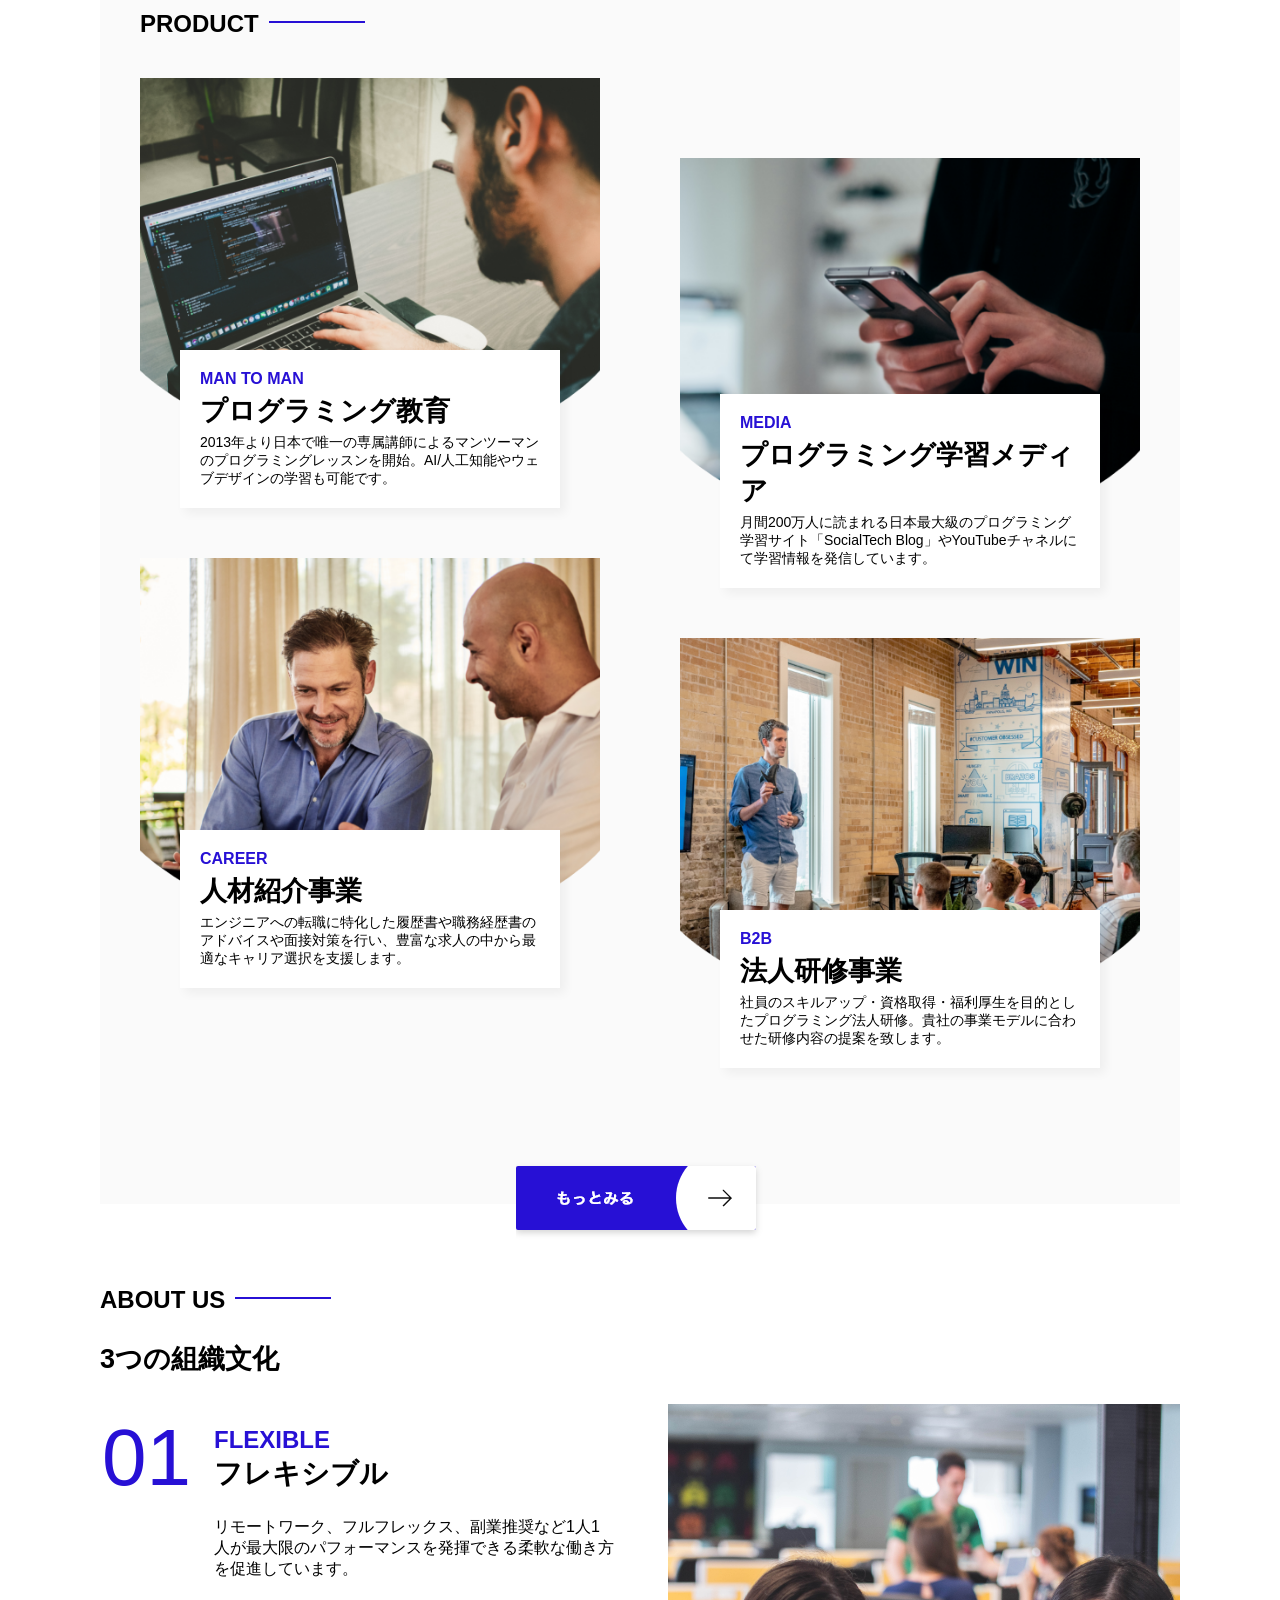
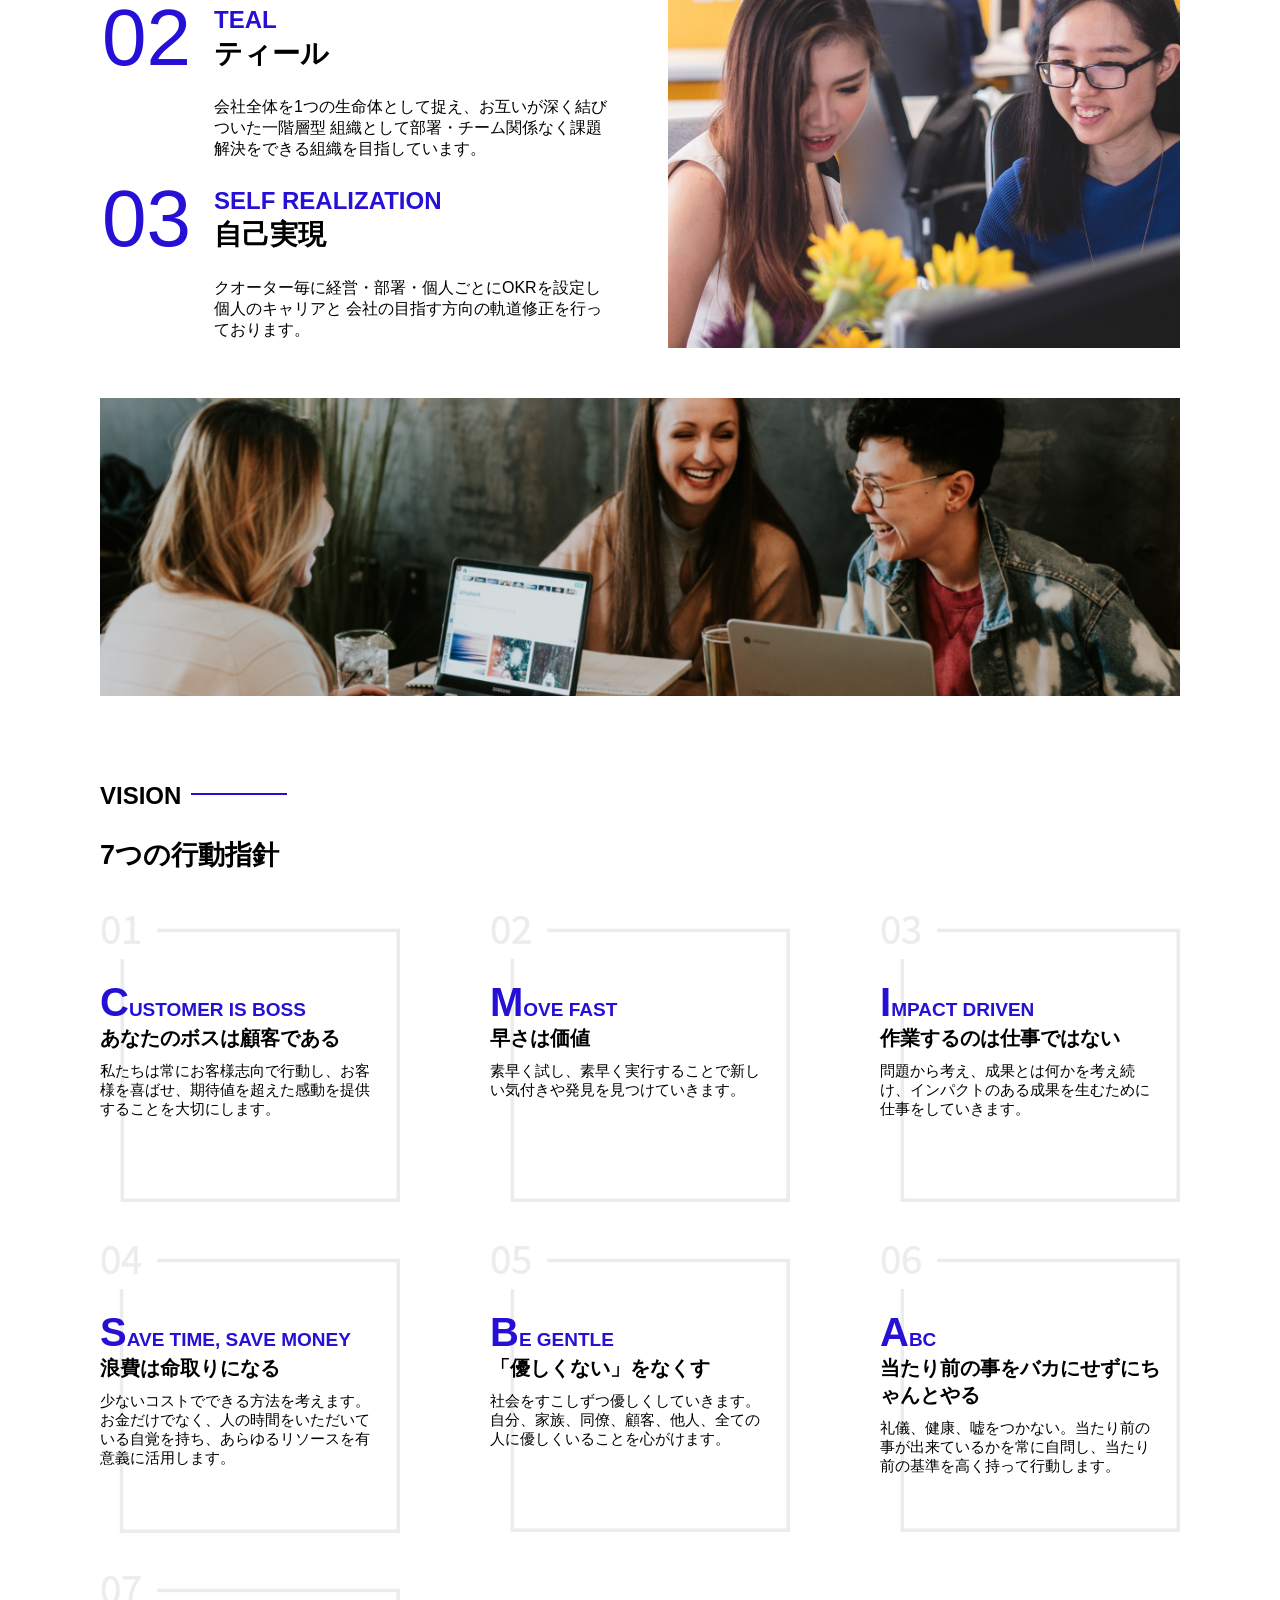
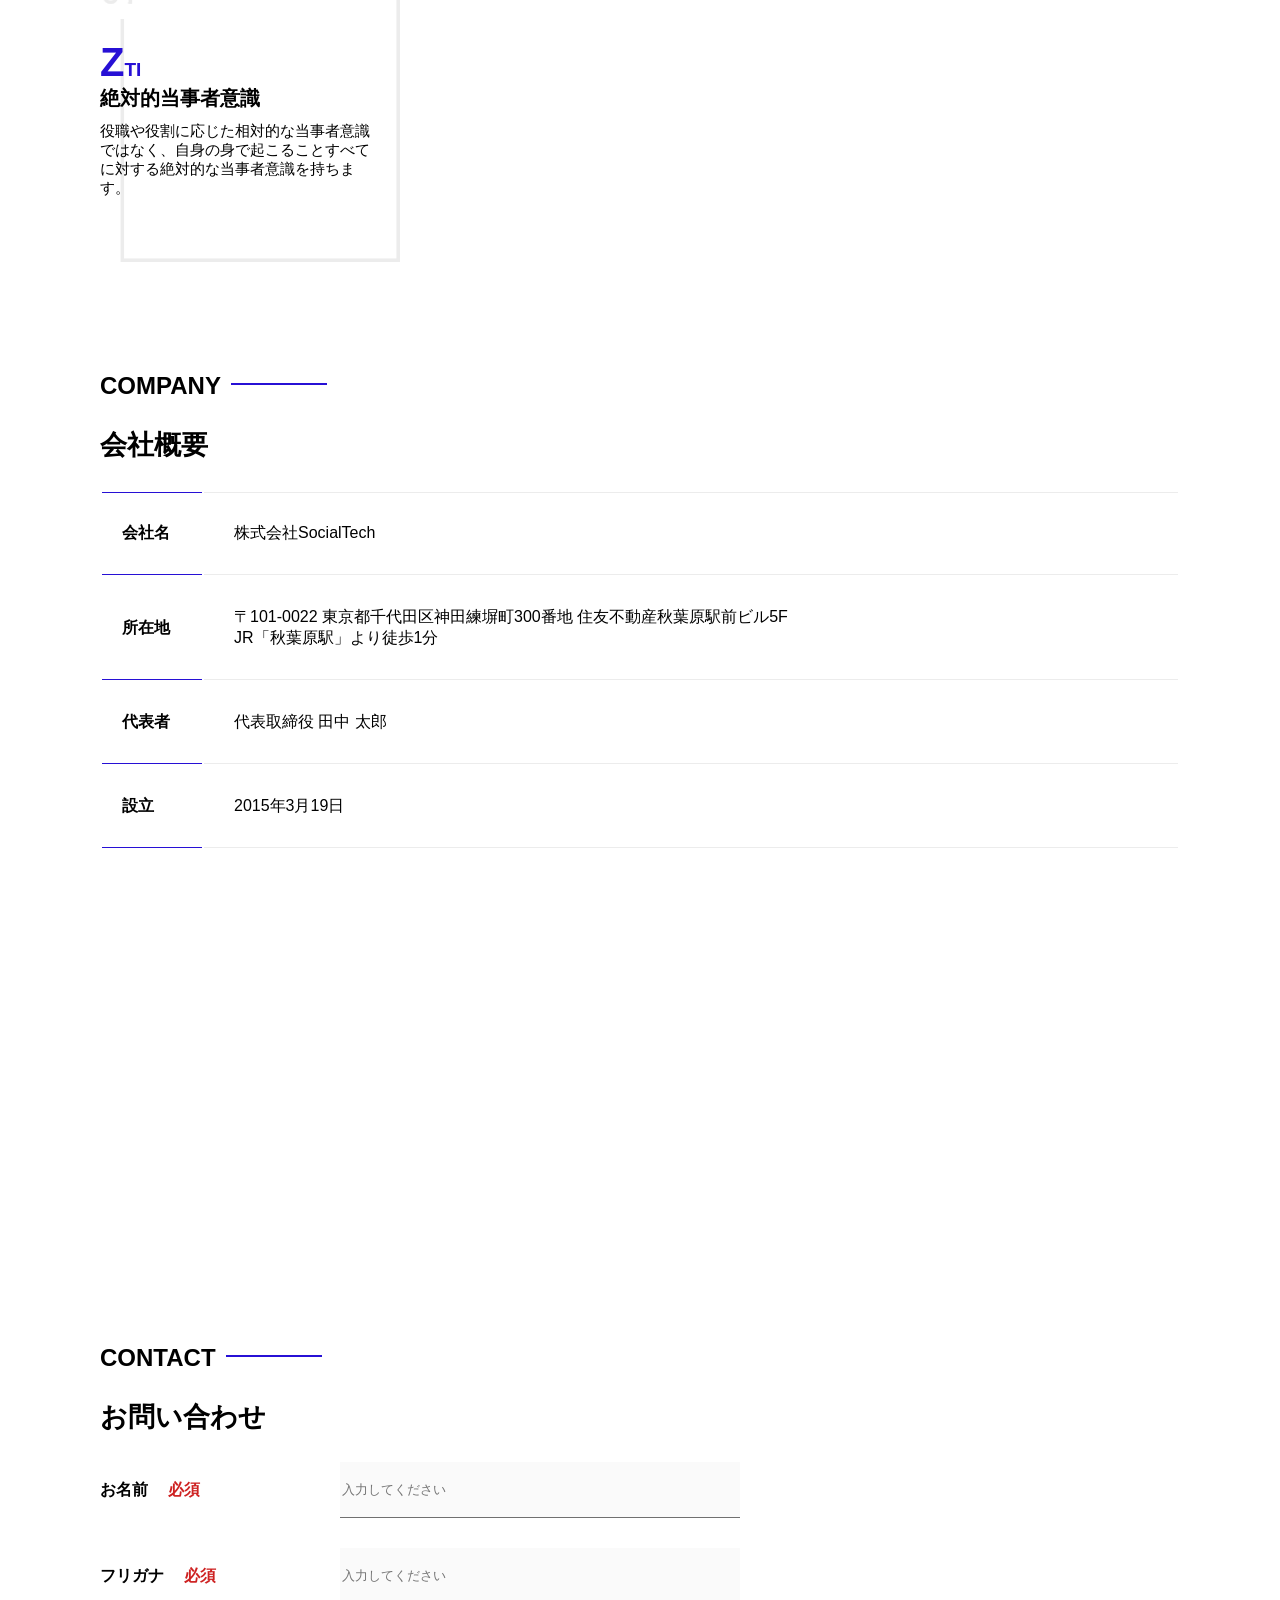
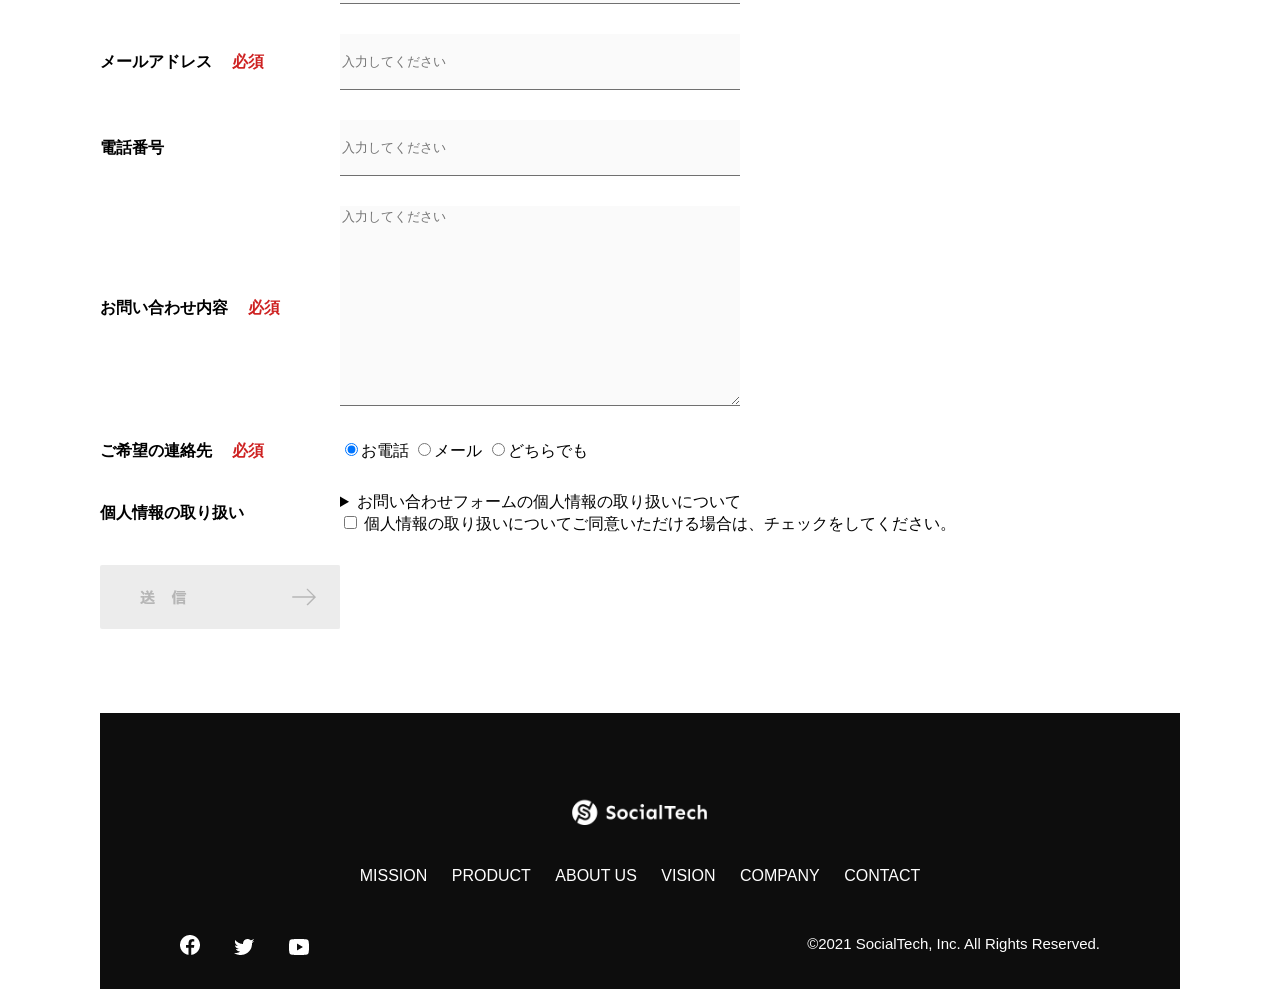
==== commit c1e25a8d: "Add files via upload" ====
--- a/kadai_tutorial_output/index.html
+++ b/kadai_tutorial_output/index.html
@@ -8,33 +8,31 @@
         <link rel="stylesheet" href="style.css">
     </head>
     
-    <body>
+<body>
     
-      <!--ヘッダー部分です-->
-        <header>
-            <!--ロゴ-->
-            <a href="index.html" id="logo">
-                <img src="images/logo.png" alt="トップページに戻る"></a>
-    
-    <!--PC用ナビゲーション-->
-              <nav id="nav-pc">
-       <ul>
-        <li><a href="mission.html">MISSION</a></li>
-        <li><a href="product.html">PRODUCT</a></li>
-        <li><a href="index.html#aboutus">ABOUT US</a></li>
-        <li><a href="index.html#vision">VISION</a></li>
-        <li><a href="index.html#company">COMPANY</a></li>
-        <li><a href="index.html#contact">CONTACT</a></li>
-       </ul>
-   </nav>
-
-   <!--スマホ用メニューボタン-->
-   <button id="menu-sp" onclick="document.getElementById('nav-sp').style.display = 'block'">
+<!-- ヘッダー -->
+  <header>
+     <!-- ロゴ -->
+     <a href="wk_index.html" id="logo">
+       <img src="images/logo.png" alt="トップページに戻る">
+     </a> 
+      <!-- PC用ナビゲーション -->
+     <nav id="nav-pc">
+        <ul>
+         <li><a href="mission.html">MISSION</a></li>
+         <li><a href="product.html">PRODUCT</a></li>
+         <li><a href="index.html#aboutus">ABOUT US</a></li>
+         <li><a href="index.html#vision">VISION</a></li>
+         <li><a href="index.html#company">COMPANY</a></li>
+         <li><a href="index.html#contact">CONTACT</a></li>
+        </ul>
+    </nav> 
+       <!-- スマホ用メニューボタン -->
+       <button id="menu-sp" onclick="document.getElementById('nav-sp').style.display = 'block'">
         <img src="images/button-menu.png" alt="ナビゲーションを開く">
       </button>
-
-<!--スマホ用ナビゲーション-->
-<div id="nav-sp">
+       <!-- スマホ用ナビゲーション -->
+       <div id="nav-sp">
          <button id="close" onclick="document.getElementById('nav-sp').style.display = 'none'">
            <img src="images/button-close.png" alt="ナビゲーションを閉じる">
          </button>
@@ -64,75 +62,69 @@
            </a>
          </div>
        </div>
-
-</header>
-    <!--ここまでヘッダー部分です-->
-
-
-    <!--ここからMISSONパートです-->
-    <main>
-        <article>
-            <!--メインビジュアル-->
-            <section id="main-visual">
-                <div id="main-message">
-                    <h1>WORLD PEACE</h1>
-                    <p>IT教育で世界平和を実現する</p>
-                    </div>
-                    <img src="images/index/index-main.png" alt="PCの周りに集まる多国籍の仲間たち">
-                    </section>
-                    <!--ミッション-->
-                    <section id="mission">
-                        <h2 class="index-h2">MISSION</h2>
-                        <div id="mission-flex">
-                            <div>
-                                <img id="mission-photo" src="images/index/index-mission.png" alt="屋外のベンチで写真を撮影する多国籍の仲間たち">
-                                <h3>世界平和の実現</h3>
-                                <p>人類の悲願である世界平和。世界平和を脅かす様々な社会問題を解決するためには、イノベーションをどんどん起こしていく必要があります。SocialTechは、プログラミングを通してイノベーターを輩出することで、世界平和という大きなテーマに挑んでいきます。
-                                    </p>
-                                </div>
-                                <div>
-                                    <img id="s2dgs" src="images/index/s2dgs.png" alt="S2DGs">
-                                    <h3>S2DGsの実現</h3>
-                                    <p>国連が掲げる「Sustainable Development Goals (持続可能な開発目標)」に含まれる17つのグローバル目標のうち、以下の5つの目標の実現をミッションとしてサービスを開発しています。</p>
-                                    <a href="mission.html">
-                                        <img src="images/button-more.png" alt="もっとみる">
-                                    </a>
-                                </div>
-                            </div>
-                                </section>
-                                </article>
-                                </main>
-                            </body>
-                        
-                            </html>
-
-    <!--ここまでMISSONパートです-->    
-
-
-    <!-- ここからプロダクト -->
-      <!-- プロダクト -->
-      <section id="product">
+  </header>
+<!--ここまでヘッダー部分です-->
+
+
+<!--ここからMISSONパートです-->
+<main>
+    <article>
+      <!-- メインビジュアル -->
+      <section id="main-visual">
+        <div id="main-message">
+          <h1>WORLD PEACE</h1>
+          <p>IT教育で世界平和を実現する</p>
+        </div>
+        <img src="images/index/index-main.png" alt="PCの周りに集まる多国籍の仲間たち">
+      </section>
+
+<!--ミッション-->
+      <section id="mission">
+        <h2 class="index-h2">MISSION</h2>
+        <div id="mission-flex">
+          <div>
+            <img id="mission-photo" src="images/index/index-mission.png" alt="屋外のベンチで写真を撮影する多国籍の仲間たち">
+            <h3>世界平和の実現</h3>
+            <p>
+              人類の悲願である世界平和。世界平和を脅かす様々な社会問題を解決するためには、イノベーションをどんどん起こしていく必要があります。SocialTechは、プログラミング教育を通してイノベーターを輩出することで、世界平和という大きなテーマに挑んでいきます。
+            </p>
+          </div>
+          <div>
+            <img id="s2dgs" src="images/index/s2dgs.png" alt="S2DGs">
+            <h3>S2DGsの実現</h3>
+            <p>国連が掲げる「Sustainable Development Goals（持続可能な開発目標）」に含まれる17つのグローバル目標のうち、以下の5つの目標の実現をミッションとしてサービスを展開しています。</p>
+            <a href="mission.html">
+              <img src="images/button-more.png" alt="もっとみる">
+            </a>
+          </div>
+        </div>
+      </section>
+  <!--ここまでMISSONパートです-->    
+
+
+<!-- ここからプロダクト -->
+       <section id="product">
         <h2 class="index-h2">PRODUCT</h2>
         <div class="product-flex">
           <div id="product-left">
-            <div>
-              <img class="product-photo" src="images/index/index-mantoman.png" alt="PCでコードを書く男性">
-              <div class="product-explain">
-                <span>MAN TO MAN</span>
-                <h3>プログラミング教育</h3>
-                <p>2013年より日本で唯一の専属講師によるマンツーマンのプログラミングレッスンを開始。AI/人工知能やウェブデザインの学習も可能です。</p>
-              </div>
-            </div>
-            <div>
-              <img class="product-photo" src="images/index/index-career.png" alt="笑顔で話し合う2人の男性">
-              <div class="product-explain">
-                <span>CAREER</span>
-                <h3>人材紹介事業</h3>
-                <p>エンジニアへの転職に特化した履歴書や職務経歴書のアドバイスや面接対策を行い、豊富な求人の中から最適なキャリア選択を支援します。</p>
-              </div>
-            </div>
+             <div>
+               <img class="product-photo" src="images/index/index-mantoman.png" alt="PCでコードを書く男性">
+               <div class="product-explain">
+                 <span>MAN TO MAN</span>
+                 <h3>プログラミング教育</h3>
+                 <p>2013年より日本で唯一の専属講師によるマンツーマンのプログラミングレッスンを開始。AI/人工知能やウェブデザインの学習も可能です。</p>
+               </div>
+             </div>
+             <div>
+               <img class="product-photo" src="images/index/index-career.png" alt="笑顔で話し合う2人の男性">
+               <div class="product-explain">
+                 <span>CAREER</span>
+                 <h3>人材紹介事業</h3>
+                 <p>エンジニアへの転職に特化した履歴書や職務経歴書のアドバイスや面接対策を行い、豊富な求人の中から最適なキャリア選択を支援します。</p>
+               </div>
+             </div>
           </div>
-          <div id="product-right">
+<div id="product-right">
             <div>
               <img class="product-photo" src="images/index/index-media.png" alt="スマートフォンを操作する人">
               <div class="product-explain">
@@ -159,12 +151,12 @@
       </section>
 
 
-      <!-- ABOUT US -->
+<!-- ABOUT US -->
       <section id="aboutus">
         <h2 class="index-h2">ABOUT US</h2>
         <h3>3つの組織文化</h3>
         <div>
-            <table class="culture-table">
+          <table class="culture-table">
             <tr>
               <td class="culture-num">01</td>
               <th><span class="culture-en">FLEXIBLE</span><br>フレキシブル</th>
@@ -196,231 +188,237 @@
               <td class="culture-description">クオーター毎に経営・部署・個人ごとにOKRを設定し個人のキャリアと 会社の目指す方向の軌道修正を行っております。</td>
             </tr>
           </table>
-<img class="culture-img" src="images/index/index-aboutus1.png" alt="笑顔で話し合う2人の女性">
+          <img class="culture-img" src="images/index/index-aboutus1.png" alt="笑顔で話し合う2人の女性">
         </div>
         <img class="culture-img2" src="images/index/index-aboutus2.png" alt="笑顔で話し合う3人の男女">
       </section>
 
 
-      <!--VISIONパート-->
-      <section id="vision">
-        <h2 class="index-h2">VISION</h2>
-        <h3>7つの行動指針</h3>
-        <div>
-          <div class="vision-box">
-            <img src="images/index/vision-01.png" alt="01">
-            <div>
-              <h4>CUSTOMER IS BOSS</h4>
-              <h5>あなたのボスは顧客である</h5>
-              <p>私たちは常にお客様志向で行動し、お客様を喜ばせ、期待値を超えた行動を提供することを大切にします。</p>
-            </div>
-          </div>
-          <div class="vision-box">
-            <img src="images/index/vision-02.png" alt="02">
-            <div>
-              <h4>MOVE FAST</h4>
-              <h5>早さは価値</h5>
-              <p>素早く試し、素早く実行することで新しい気づきや発見を見つけていきます。</p>
-            </div>
-          </div>
-          <div class="vision-box">
-            <img src="images/index/vision-03.png" alt="03">
-            <div>
-              <h4>IMPACT DRIVEN</h4>
-              <h5>作業するのは仕事ではない</h5>
-              <p>問題から考え、成果とは何かを考え続け、インパクトのある成果を生むために仕事をしていきます。</p>
-            </div>
-          </div>
-          <div class="vision-box">
-            <img src="images/index/vision-04.png" alt="04">
-            <div>
-              <h4>SAVE TIME, SAVE MONEY</h4>
-              <h5>浪費は命取りになる</h5>
-              <p>少ないコストでできる方法を考えます。お金だけでなく、人の時間をいただいている自覚を持ち、あらゆるリソースを有意義に活用します。</p>
-            </div>
-          </div>
-          <div class="vision-box">
-            <img src="images/index/vision-05.png" alt="05">
-            <div>
-              <h4>BE GENTLE</h4>
-              <h5>「優しくない」をなくす</h5>
-              <p>社会をすこしずつ優しくしていきます。自分、家族、同僚、他人、全ての人に優しくいることを心がけます。</p>
-            </div>
-          </div>
-          <div class="vision-box">
-            <img src="images/index/vision-06.png" alt="06">
-            <div>
-              <h4>ABC</h4>
-              <h5>当たり前のことをバカにせずちゃんとやる</h5>
-              <p>礼儀、健康、嘘をつかない。当たり前の事が出来ているかを常に自問し、当たり前の基準を高く持って行動します。</p>
-            </div>
-          </div>
-          <div class="vision-box">
-            <img src="images/index/vision-07.png" alt="07">
-            <div>
-              <h4>ZTI</h4>
-              <h5>絶対的当事者意識</h5>
-              <p>役職や役割に応じた相対的な当事者意識ではなく、自分の身で起こることすべてに対する絶対的な当事者意識を持ちます。</p>
-            </div>
-          </div>
+ <!-- VISION -->
+        <section id="vision">
+          <h2 class="index-h2">VISION</h2>
+          <h3>7つの行動指針</h3>
+          <div>
+            <div class="vision-box">
+              <img src="images/index/vision-01.png" alt="01">
+              <div>
+                <h4>CUSTOMER IS BOSS</h4>
+                <h5>あなたのボスは顧客である</h5>
+                <p>私たちは常にお客様志向で行動し、お客様を喜ばせ、期待値を超えた感動を提供することを大切にします。</p>
+              </div>
+            </div>
+              <div class="vision-box">
+               <img src="images/index/vision-02.png" alt="02">
+               <div>
+                 <h4>MOVE FAST</h4>
+                 <h5>早さは価値</h5>
+                 <p>素早く試し、素早く実行することで新しい気付きや発見を見つけていきます。</p>
+               </div>
+             </div>
+             <div class="vision-box">
+               <img src="images/index/vision-03.png" alt="03">
+               <div>
+                 <h4>IMPACT DRIVEN</h4>
+                 <h5>作業するのは仕事ではない</h5>
+                 <p>問題から考え、成果とは何かを考え続け、インパクトのある成果を生むために仕事をしていきます。</p>
+               </div>
+             </div>
+             <div class="vision-box">
+               <img src="images/index/vision-04.png" alt="04">
+               <div>
+                 <h4>SAVE TIME, SAVE MONEY</h4>
+                 <h5>浪費は命取りになる</h5>
+                 <p>少ないコストでできる方法を考えます。お金だけでなく、人の時間をいただいている自覚を持ち、あらゆるリソースを有意義に活用します。</p>
+               </div>
+             </div>
+             <div class="vision-box">
+               <img src="images/index/vision-05.png" alt="05">
+               <div>
+                 <h4>BE GENTLE</h4>
+                 <h5>「優しくない」をなくす</h5>
+                 <p>社会をすこしずつ優しくしていきます。自分、家族、同僚、顧客、他人、全ての人に優しくいることを心がけます。</p>
+               </div>
+             </div>
+             <div class="vision-box">
+               <img src="images/index/vision-06.png" alt="06">
+               <div>
+                 <h4>ABC</h4>
+                 <h5>当たり前の事をバカにせずにちゃんとやる</h5>
+                 <p>礼儀、健康、嘘をつかない。当たり前の事が出来ているかを常に自問し、当たり前の基準を高く持って行動します。</p>
+               </div>
+             </div>
+             <div class="vision-box">
+               <img src="images/index/vision-07.png" alt="07">
+               <div>
+                 <h4>ZTI</h4>
+                 <h5>絶対的当事者意識</h5>
+                 <p>役職や役割に応じた相対的な当事者意識ではなく、自身の身で起こることすべてに対する絶対的な当事者意識を持ちます。</p>
+               </div>
+             </div>
         </div>
       </section>
 
-      <!--COMPANT-->
-      <section id="company">
-        <h2 class="index-h2">COMPANY</h2>
-        <h3>会社概要</h3>
-        <table id="company-table">
-          <tr>
-            <th class="tableheader tableheader-first">会社名</th>
-            <td class="cell-first">株式会社SocialTech</td>
+
+<!-- COMPANY -->
+        <section id="company">
+          <h2 class="index-h2">COMPANY</h2>
+          <h3>会社概要</h3>
+          <table id="company-table">
+            <tr>
+              <th class="tableheader tableheader-first">会社名</th>
+              <td class="cell cell-first">株式会社SocialTech</td>
             </tr>
             <tr>
               <th class="tableheader">所在地</th>
-              <td class="cell">〒101-0022 東京都千代田区神田練掘町300番地  住友不動産秋葉原駅前ビル5F<br>JR「秋葉原駅」より徒歩1分</td>
-            </tr>
-            <th class="tableheader">代表者</th>
-            <td class="cell">代表取締役 田中 太郎</td>
+              <td class="cell">〒101-0022 東京都千代田区神田練塀町300番地 住友不動産秋葉原駅前ビル5F<br>JR「秋葉原駅」より徒歩1分</td>
+            </tr>
+            <tr>
+              <th class="tableheader">代表者</th>
+              <td class="cell">代表取締役 田中 太郎</td>
             </tr>
             <tr>
               <th class="tableheader">設立</th>
               <td class="cell">2015年3月19日</td>
             </tr>
-        </table>
-        <iframe
-        src="https://www.google.com/maps/embed?pb=!1m18!1m12!1m3!1d3240.0688540195165!2d139.7746526!3d35.6999232!2m3!1f0!2f0!3f0!3m2!1i1024!2i768!4f13.1!3m3!1m2!1s0x60188fee13660e23%3A0x77137876edf742ac!2z5L2P5Y-L5LiN5YuV55Sj56eL6JGJ5Y6f6aeF5YmN44OT44Or!5e0!3m2!1sen!2sjp!4v1775462673825!5m2!1sen!2sjp" 
-        style="border:0;" allowfullscreen="" loading="lazy">
-        </iframe>
-      </section>
-
-      <!--お問い合わせフォーム-->
-      <section id="contact">
-        <h2 class="index-h2">CONTACT</h2>
-        <h3>お問い合わせ</h3>
-        <form>
-          <div>
-          <div class="contact-heading">
-            <label class="contact-label">お名前<span class="contact-span">必須</span></label>
-          </div>
-          <div>
-            <input type="text"  name="name" placeholder="入力してください"  class="contact-textbox">
-          </div>
-        </div>
-      <div>
-        <div class="contact-heading">
-          <label class="contact-label">フリガナ<span class="contact-span">必須</span></label>
-        </div>
-        <div>
-          <input type="text" name="hurigana" placeholder="入力してください" class="contact-textbox">
-        </div>
+          </table>
+ <iframe 
+ src="https://www.google.com/maps/embed?pb=!1m18!1m12!1m3!1d3240.0688551336807!2d139.7720776771055!3d35.69992317258124!2m3!1f0!2f0!3f0!3m2!1i1024!2i768!4f13.1!3m3!1m2!1s0x60188fee13660e23%3A0x77137876edf742ac!2z5L2P5Y-L5LiN5YuV55Sj56eL6JGJ5Y6f6aeF5YmN44OT44Or!5e0!3m2!1sja!2sjp!4v1704858013291!5m2!1sja!2sjp" 
+ style="border: 0" allowfullscreen="" loading="lazy">
+ </iframe>
+</section>
+
+
+<!-- お問い合わせフォーム -->
+        <section id="contact">
+          <h2 class="index-h2">CONTACT</h2>
+          <h3>お問い合わせ</h3>
+          <form>
+            <div>
+              <div class="contact-heading">
+                <label class="contact-label">お名前<span class="contact-span">必須</span></label>
+              </div>
+              <div>
+                <input type="text" name="name" placeholder="入力してください" class="contact-textbox">
+              </div>
+            </div>
+            <div>
+              <div class="contact-heading">
+                <label class="contact-label">フリガナ<span class="contact-span">必須</span></label>
+              </div>
+              <div>
+                <input type="text" name="hurigana" placeholder="入力してください" class="contact-textbox">
+              </div>
+            </div>
+            <div>
+              <div class="contact-heading">
+                <label class="contact-label">メールアドレス<span class="contact-span">必須</span></label>
+              </div>
+              <div>
+                <input type="text" name="email" placeholder="入力してください" class="contact-textbox">
+              </div>
+            </div>
+            <div>
+              <div class="contact-heading">
+                <label class="contact-label">電話番号</label>
+              </div>
+              <div>
+                <input type="text" name="tel" placeholder="入力してください" class="contact-textbox">
+              </div>
+            </div>
+            <div>
+              <div class="contact-heading">
+                <label class="contact-label">お問い合わせ内容<span class="contact-span">必須</span></label>
+              </div>
+              <div>
+                <textarea class="contact-textarea" placeholder="入力してください" name="message"></textarea>
+              </div>
+            </div>
+            <div>
+              <div class="contact-heading">
+                <label class="contact-label">ご希望の連絡先<span class="contact-span">必須</span></label>
+              </div>
+              <div><input class="radiobutton" type="radio" value="tel" name="contact" checked><label>お電話</label> <input class="radiobutton" type="radio" value="mail" name="contact"><label>メール</label> <input class="radiobutton" type="radio" value="both" name="contact"><label>どちらでも</label></div>
+            </div>
+            <div>
+              <div class="contact-heading">
+                <label class="contact-label">個人情報の取り扱い</label>
+              </div>
+              <div>
+                <details>
+                  <summary>お問い合わせフォームの個人情報の取り扱いについて</summary>
+                  <div>
+                    <dl>
+                      <dt>１．組織の名称又は氏名</dt>
+                      <dd>株式会社SocialTech</dd>
+                      <dt>２．個人情報保護管理者（若しくはその代理人）の氏名又は職名、所属及び連絡先</dt>
+                      <dd>
+                        <p>鈴木 一郎 コーポレート部</p>
+                        <p>メールアドレス：samurai@example.com</p>
+                        <p>TEL：03-1234-5678</p>
+                      </dd>
+                      <dt>３．個人情報の利用目的</dt>
+                      <dd>
+                        <ul>
+                          <li>本サービス及び本サービスに関連する情報の提供又はそれらに関する連絡のため</li>
+                          <li>ユーザーの本人確認のため</li>
+                          <li>当社サービスのご案内のため</li>
+                          <li>当社の商品等の広告または宣伝（電子メールによるものを含むものとします。）</li>
+                        </ul>
+                      </dd>
+                      <dt>４．個人情報の取り扱い業務の委託</dt>
+                      <dd>個人情報の取扱業務の全部または一部を外部に業務委託する場合があります。その際、弊社は、個人情報を適切に保護できる管理体制を敷き実行していることを条件として委託先を厳選したうえで、機密保持契約を委託先と締結し、お客様の個人情報を厳密に管理させます。</dd>
+                      <dt>５．個人情報の開示等の請求</dt>
+                      <dd>
+                        お客様は、弊社に対してご自身の個人情報の開示等（利用目的の通知、開示、内容の訂正・追加・削除、利用の停止または消去、第三者への提供の停止）に関して、当社問合わせ窓口に申し出ることができます。<br>
+                        その際、弊社はお客様ご本人を確認させていただいたうえで、合理的な期間内に対応いたします。<br>
+                        なお、個人情報に関する弊社問合わせ先は、次の通りです。
+                      </dd>
+                      <dd>
+                        <p>株式会社SocialTech　個人情報問合せ窓口</p>
+                        <p>〒150-0043　東京都千代田区神田練塀町300番地 住友不動産秋葉原駅前ビル5F</p>
+                        <p>メールアドレス：samurai@example.com　TEL：03-1234-5678</p>
+                      </dd>
+
+                      <dt>６．個人情報を提供されることの任意性について</dt>
+                      <dd>お客様がご自身の個人情報を弊社に提供されるか否かは、お客様のご判断によりますが、もしご提供されない場合には、適切なサービスが提供できない場合がありますので予めご了承ください。</dd>
+                    </dl>
+                  </div>
+                </details>
+                <input type="checkbox" name="agree">
+                <span>個人情報の取り扱いについてご同意いただける場合は、チェックをしてください。</span>
+              </div>
+            </div>
+             <input type="image" src="images/button-submit.png" alt="送信する">
+          </form>
+        </section>
+      </article>
+    </main>
+
+
+<!--ここからフッター部分です--> 
+    <footer>
+      <div id="footer-logo">
+        <img src="images/logo-sp.png" alt="SocialTech">
       </div>
-      <div>
-        <div class="contact-heading">
-          <label class="contact-label">メールアドレス<span class="contact-span">必須</span></label>
-        </div>
-        <input type="text" name="email" placeholder="入力してください" class="contact-textbox">
-    </div>
-  </div>
-<div>
-  <div class="contact-heading">
-    <label class="contact-label">電話番号</label>
-  </div>
-  <input type="text" name="tel" placeholder="入力してください" class="contact-textbox">
-</div>
-</div>
-<div>
-  <div class="contact-heading">
-    <label class="contact-label">お問い合わせ内容<span class="contact-span">必須</span></label>
-  </div>
-  <div>
-    <textarea class="contact-textarea" placeholder="入力してください" name="message"></textarea>
-  </div>
-</div>
-<div>
-  <div class="contact-heading">
-    <label class="contact-label">ご希望の連絡先<span class="contact-span">必須</span></label>
-  </div>
-  <div>
-    <input class="radiobutton" type="radio" value="tel" name="contact" checked><label>お電話</label>
-    <input class="radiobutton" type="radio" value="mail" name="contact" checked><label>メール</label>
-    <input class="radiobutton" type="radio" value="mail" name="contact" checked><label>どちらでも</label>
-  </div>
-</div>
-<div>
-  <div class="contact-heading">
-    <label class="contact-label">個人情報の取り扱い</label>
-  </div>
-  <div>
-    <details>
-      <summary>お問い合わせフォームの個人情報の取り扱いについて</summary>
-      <div>
-        <dl>
-          <dt>1.組織の名称又は氏名</dt>
-          <dd>株式会社SocialTech</dd>
-          <dt>2.個人情報保護管理者（若しくはその代理人）の氏名又は職名、所属及び連絡先</dt>
-          <dd>
-            <p>鈴木 一郎 コーポレート部</p>
-            <p>メールアドレス：samurai@example.com</p>
-            <p>TEL：03-1234-5678</p>
-            </dd>
-            <dt>3.個人情報の利用目的</dt>
-            <dd>
-              <ul>
-                <li>本サービス及び本サービスに関連する情報の提供又はそれらに関する連絡のため</li>
-                <li>ユーザーの本人確認のため</li>
-                <li>当社サービスのご案内のため</li>
-                <li>当社の商品等の広告または宣伝（電子メールによるものを含むものとします。）</li>
-              </ul>
-            </dd>
-            <dt>4.個人情報の取り扱い業務の委託</dt>
-            <dd>個人情報の取扱業務の全部または一部を外部に委託する場合があります。その際、弊社は、個人情報を適切に保護できる管理体制を敷き実行していることを条件として委託先を厳選したうえで、機密保持契約を委託先と締結し、お客様の個人情報を厳密に管理させます。</dd>
-            <dt>5.個人情報の開示等の請求</dt>
-            <dd>お客様は、弊社に対してご自身の個人情報の開始等（利用目的の通知、開示、内容の訂正・追加・削除、利用の停止または消去、第三者への提供の停止）に関して、当社問合わせ窓口に申し出ることができます。<br>
-            その際、弊社はお客様ご本人を確認させていただいたうえで、合理的な期間内に対応いたします。<br>
-          なお、個人情報に関する弊社問い合わせ先は、次のとおりです。
-        </dd>
-        <dd>
-          <p>株式会社SocialTech 個人情報問い合わせ窓口</p>
-          <p>〒150-0043 東京都千代田区神田練掘町300番地 住友不動産秋葉原駅前ビル5F</p>
-          <p>メールアドレス：samurai@example.com TEL：03-1234-5678</p>
-        </dd>
-        <dt>
-          6.個人情報を提供されることの任意性について</dt>
-          <dd>お客様がご自身の個人情報を弊社に提供されるか否かは、お客様のご判断によりますが、もしご提供されない場合には、適切なサービスが提供できない場合がありますので予めご了承ください。</dd>
-        </dl>
+      <div id="footer-link">
+        <a href="mission.html">MISSION</a>
+        <a href="product.html">PRODUCT</a>
+        <a href="index.html#aboutus">ABOUT US</a>
+        <a href="index.html#vision">VISION</a>
+        <a href="index.html#company">COMPANY</a>
+        <a href="index.html#contact">CONTACT</a>
       </div>
-    </details>
-    <input type="checkbox" name="agree">
-    <span>個人情報の取り扱いについてご同意いただける場合は、チェックをしてください。</span>
-  </div>
-</div>
-<input type="image" src="images/button-submit.png" alt="送信する">
-</form>
-      </section>
-    </article>
-  </main>
-
-  <footer>
-    <div id="footer-logo">
-      <img src="images/logo-sp.png" alt="SocialTech">
-    </div>
-    <div id="footer-link">
-      <a href="mission.html">MISSION</a>
-      <a href="product.html">PRODUCR</a>
-      <a href="index.html#aboutus">ABOUTUS</a>
-      <a href="index.html#vision">VISION</a>
-      <a href="index.html#company">COMPANY</a>
-      <a href="index.html"contact">CONTACT</a>
-    </div>
-    <div id="sns-footer">
-      <div class="sns-btns">
-        <a href="https://www.facebook.com/sejuku2013"><img src="images/button-facebook.png" alt=Facebookのリンク"></a>
-        <a href="https://twitter.com/samuraijuku"><img src="images/button-twitter.png" alt="Twitterのリンク"></a>
-        <a href="https://www.youtube.com/channel/UCCFOQO5aDK0xXam4cUQXT8g"><img src="images/button-youtube.png" alt="YouTubeのリンク"></a>
-      </div>
-      <p id="copyright">&copy;2021 SocialTech, Inc. All Rights Reserved.</p>
-    </div>
+       <div id="sns-footer">
+         <div class="sns-btns">
+           <a href="https://www.facebook.com/sejuku2013"><img src="images/button-facebook.png" alt="Facebookのリンク"></a>
+           <a href="https://twitter.com/samuraijuku"><img src="images/button-twitter.png" alt="Twitterのリンク"></a>
+           <a href="https://www.youtube.com/channel/UCCFOQO5aDK0xXam4cUQXT8g"><img src="images/button-youtube.png" alt="YouTubeのリンク"></a>
+         </div>
+         <p id="copyright">&copy;2021 SocialTech, Inc. All Rights Reserved.</p>
+       </div>
     </footer>
+
 </body>
 
+
 </html>
--- a/kadai_tutorial_output/style.css
+++ b/kadai_tutorial_output/style.css
@@ -1,16 +1,16 @@
-/*PC、スマホ共通スタイル*/
-*   {
-    box-sizing: border-box;
-}
+/* PC、スマホ共通スタイル */
+ * {
+   box-sizing: border-box;
+ }
 
 p {
-    font-size: 15px;
-}
-
-body    {
-    max-width: 1080px;
-    margin: 0 auto 0 auto;
-    font-family: "Source Sans Pro", "Hiragino Kaku Gothic ProN", Meiryo, Arial, sans-serif;
+  font-size: 15px;
+}
+
+body {
+  max-width: 1080px;
+  margin: 0 auto 0 auto;  
+  font-family: "Source Sans Pro", "Hiragino Kaku Gothic ProN", Meiryo, Arial, sans-serif;
 }
 
 /* ヘッダー */
@@ -19,334 +19,340 @@
 justify-content: space-between;
 } 
 
-
- /* ナビゲーションのレイアウト */
- #nav-pc {
-   font-size: 14px;
- }
- 
- #nav-pc ul {
-   display: flex;
-   padding-left: 0;
- }
- 
- #nav-pc li {
-   list-style: none;
- }
- 
- /* ナビゲーションのリンクの装飾設定 */
- #nav-pc a {
-   text-decoration: none;
-   margin-left: 20px;
-   color: #0d0d0d;
- }
- 
- #nav-pc a:hover {
-   text-decoration: underline;
- }
-
- /*スマホ用ナビを非表示*/
+/* ナビゲーションのレイアウト */
+#nav-pc {
+  font-size: 14px;
+}
+
+#nav-pc ul {
+  display: flex;
+  padding-left: 0;
+}
+
+#nav-pc li {
+  list-style: none;
+}
+
+/* ナビゲーションのリンクの装飾設定 */
+#nav-pc a {
+  text-decoration: none;
+  margin-left: 20px;
+  color: #0d0d0d;
+}
+
+#nav-pc a:hover {
+  text-decoration: underline;
+}
+
+/*スマホ用ナビを非表示*/
  #nav-sp,
  #menu-sp {
    display: none;
  }
 
-
-/* ここからメインビジュアルパート*/
+/* メインビジュアル*/
 #main-visual {
   position: relative;
   height: 400px;
 }
 
- #main-message {
+#main-message {
+  position: absolute;
+  top: 0;
+  left: 0;
+  background-color: #2710d5;
+  color: #ffffff;
+  border-radius: 0 0 476px 0;
+  max-width: 620px;
+  height: 100%;
+  width: 100%;
+  z-index: 11;
+}
+
+#main-message > h1 {
+  font-size: 60px;
+  margin: 100px 0 0 50px;
+}
+#main-message > p { 
+  font-size: 28px;
+  margin: 0 0 0 50px;
+}
+
+ #main-visual > img {
+   max-width: 620px;
+   border-radius: 476px 0 0 0;
+   position: absolute;
+   top: 0;
+   right: 0;
+   z-index: 10;
+ }
+
+ /* 見出し */
+ h2 {
+   margin: 40px 0 0 0;
+ }
+ 
+ h2::after {
+   content: url("images/line.png");
+   margin-left: 10px;
+ }
+ 
+ h3 {
+   font-size: 27px;
+ }
+
+ /* ミッション */
+ #mission {
+   margin: 80px auto 80px auto;
+ }
+ 
+ #mission-flex {
+   display: flex;
+ }
+
+ #mission-flex > div {
+   width: 50%;
+   margin: 20px;
+ }
+ 
+ #mission-photo {
+   width: 100%;
+ }
+ 
+ #s2dgs {
+   margin-top: 50px;
+   width: 100%;
+ }
+
+ /* プロダクト */
+ #product {
+   background-color: #fafafa;
+   margin: 80px 0 80px 0;
+   padding: 10px 40px 0px 40px;
+ }
+ 
+ /* 外枠 */
+ #product .product-flex {
+   margin-top: 40px;
+   display: flex;
+ }
+ 
+ /* 左のカラム */
+ #product-left {
+   width: 50%;
+   margin-right: 20px;
+ }
+ 
+ /* 右のカラム */
+ #product-right {
+   width: 50%;
+   margin-left: 20px;
+   margin-top: 80px;
+ }
+ 
+ /* 画像＋説明の枠 */
+ #product-left > div {
+   position: relative;
+   height: 480px;
+   margin-right: 20px;
+ }
+ #product-right > div {
+   position: relative;
+   height: 480px;
+   margin-left: 20px;
+ }
+
+/* 画像 */
+ .product-photo {
+   width: 100%;
+ }
+
+ /* 説明文の枠 */
+ .product-explain {
+   background-color: #ffffff;
+   position: absolute;
+   left: 0;
+   bottom: 50px;
+   margin: 0 40px 0 40px;
+   padding: 20px;
+   box-shadow: 5px 5px 10px rgba(0, 0, 0, 0.05);
+ }
+ 
+ /* 説明文の英語 */
+ .product-explain > span {
+   color: #2710d5;
+   font-weight: bold;
+   font-size: 16px;
+   margin: 0;
+ }
+ 
+ /* 説明文の見出し */
+ .product-explain > h3 {
+   margin: 5px 0 5px 0;
+ }
+ 
+ /* 説明文 */
+ .product-explain > p {
+   font-size: 14px;
+   margin: 0;
+ }
+ 
+ /* もっと見るボタン */
+ #product-more {
+   text-align: center;
+ }
+ 
+ #product-more a {
+   position: relative;
+   bottom: -42px;
+ }
+
+/* ABOUT US */
+ #aboutus {
+   margin: 80px auto 80px auto;
+ }
+ 
+ /* 3つの組織文化と画像を入れる枠 */
+ #aboutus > div {
+   display: flex;
+ }
+
+/* 画像 */
+ .culture-img {
+   width: 50%;
+   align-self: flex-start;
+ }
+ 
+ .culture-img2 {
+   margin-top: 50px;
+   width: 100%;
+ }
+
+/* 3つの組織文化の表 */
+ .culture-table {
+   margin-right: 50px;
+ }
+
+ /* 番号 */
+ .culture-num {
+   font-size: 80px;
+   color: #2710d5;
+   padding: 0 20px 0 0;
+ }
+
+ /* 見出し */
+ .culture-table th {
+   text-align: left;
+   font-size: 28px;
+   font-weight: bold;
+ }
+
+ /* 組織文化英語 */
+ .culture-en {
+   color: #2710d5;
+   font-size: 24px;
+ }
+
+ /* 説明文 */
+ .culture-description {
+   margin: 0;
+ }
+
+ /* ビジョン */
+ #vision {
+   margin: 80px auto 80px auto;
+ }
+ 
+ /* セクション内の外枠*/
+ #vision > div {
+   display: flex;
+   justify-content: space-between;
+   flex-wrap: wrap;
+ }
+ 
+ /*7つの行動指針の枠*/
+ .vision-box {
+   width: 300px;
+   height: 300px;
+   margin-bottom: 30px;
+   position: relative;
+ }
+ .vision-box > img {
+   width: 100%;
+   position: relative;
+   z-index: 30;
+ }
+ 
+ .vision-box > div {
    position: absolute;
    top: 0;
    left: 0;
-   background-color: #2710d5;
-   color: #ffffff;
-   border-radius: 0 0 476px 0;
-   max-width: 620px;
-   height: 100%;
+   z-index: 31;
+   margin-right: 20px;
+ }
+ 
+ .vision-box > div > h4 {
+   color: #2710d5;
+   font-size: 19px;
+   margin: 80px 0 0 0;
+ }
+ 
+ .vision-box > div > h4::first-letter {
+   font-size: 40px;
+ }
+ 
+ .vision-box > div > h5 {
+   font-size: 20px;
+   margin: 0 0 0 0;
+ }
+ 
+ .vision-box > div > p {
+   margin: 10px 0 0 0;
+ }
+
+
+/* 会社概要 */
+ #company {
+   margin: 80px auto 80px auto;
+ }
+ #company-table {
    width: 100%;
-   z-index: 11;
-   
- }
- 
-#main-message > h1 {
-  font-size: 60px;
-  margin: 100px 0 0 50px;
-}
-#main-message > p {
-  font-size:  28px;
-  margin: 0 0 0 50px;
-}
-#main-visual > img {
-  max-width: 620px;
-  border-radius: 476px 0 0 0;
-  position: absolute;
-  top: 0;
-  right: 0;
-  z-index: 10;
-}
-
-/*見出し*/
-h2  {
-  margin: 40px 0 0 0;
-}
-
-h2::after {
-  content: url(images/line.png);
-  margin-left: 10px;
-}
-
-h3  {
-  font-size: 27px;
-}
-
-/*ミッション*/
-#mission  {
-  margin: 80px auto 80px  auto;
-}
-#mission-flex {
-  display: flex;
-}
-#mission-flex > div{
-  width:  50%;
-  margin: 20px;
-}
-#mission-photo  {
-  width:  100%
-}
-#s2dgs  {
-  margin-top:auto50px;
-  width:  100%;
-}
-
-/*======== 前略 ========*/
-
-/* プロダクト */
-#product {
-  background-color: #fafafa;
-  margin: 80px 0 80px 0;
-  padding: 10px 40px 0px 40px;
-}
-
-/* 外枠 */
-#product .product-flex {
-  margin-top: 40px;
-  display: flex;
-}
-
-/* 左のカラム */
-#product-left {
-  width: 50%;
-  margin-right: 20px;
-}
-
-/* 右のカラム */
-#product-right {
-  width: 50%;
-  margin-left: 20px;
-  margin-top: 80px;
-}
-
-/* 画像＋説明の枠 */
-#product-left > div {
-  position: relative;
-  height: 480px;
-  margin-right: 20px;
-}
-
-#product-right > div {
-  position: relative;
-  height: 480px;
-  margin-left: 20px;
-}
-
-/* 画像*/
-.product-photo {
-  width: 100%;
-}
-
-/* 説明文の枠 */
-.product-explain {
-  background-color: #ffffff;
-  position: absolute;
-  left: 0;
-  bottom: 50px;
-  margin: 0 40px 0 40px;
-  padding: 20px;
-  box-shadow: 5px 5px 10px rgba(0, 0, 0, 0.05);
-}
-
-/* 説明文の英語 */
-.product-explain > span {
-  color: #2710d5;
-  font-weight: bold;
-  font-size: 16px;
-  margin: 0px;
-}
-
-/* 説明文の見出し */
-.product-explain > h3 {
-  margin: 5px 0 5px 0;
-}
-
-/* 説明文 */
-.product-explain > p {
-  font-size: 14px;
-  margin: 0;
-}
-
-/* もっと見るボタン */
-#product-more {
-  text-align: center;
-}
-
-#product-more a {
-  position: relative;
-  bottom: -42px;
-}
-
- /* ABOUT US */
- #aboutus {
-   margin: 80px auto 80px auto;
- }
- 
- /* 3つの組織文化と画像を入れる枠 */
- #aboutus > div {
-   display: flex;
- }
-
- /*画像*/
- .culture-img  {
-  width: 50%;
-  align-self:  flex-start;
- }
- .culture-img2  {
-  margin-top: 50px;
-  width: 100%;
- }
-
- /*3つの組織文化の表*/
- .culture-table {
-  margin-right: 50px;
- }
-
- /*番号*/
- .culture-num {
-  font-size: 80px;
-  color: #2710d5;
-  padding: 0 20px 0 0;
- }
- /*見出し*/
- .culture-table th  {
-  text-align: left;
-  font-size: 28px;
-  font-weight: bold;
- }
- /*組織文化英語*/
- .culture-en  {
-  color: #2710d5;
-  font-size: 24px;
- }
- /*説明分*/
- .culture-description {
-  margin: 0;
- }
-
- /*ビジョンパート*/
-#vision  {
-  margin: 80px auto 80px auto;
- }
- /*セクション内の外側*/
-#vision > div  {
-  display: flex;
-  justify-content: space-between;
-  flex-wrap: wrap;
- }
-  /*7つの行動指針の枠*/
- .vision-box  {
-  width:  300px;
-  height: 300px;
-  margin-bottom: 30px;
-  position: relative;
- }
- /*行動指針パート*/
- .vision-box > img  {
-  width: 100%;
-  position: relative;
-  z-index: 30;
- }
- /*見出しと説明文*/
- .vision-box > div  {
-  position: absolute;
-  top: 0;
-  left: 0;
-  z-index: 31;
-  margin-right: 20px;
- }
- /*英語の見出し*/
- .vision-box > div > h4 {
-  color:  #2710d5;
-  font-size: 19px;
-  margin: 80px 0 0 0;
- }
- /*h4の1文字目*/
- .vision-box > div > h4::first-letter {
-  font-size: 40px;
- }
- /*日本語の見出し*/
- .vision-box > div > h5 {
-  font-size: 20px;
-  margin: 0 0 0 0;
- }
- /*説明文*/
- .vision-box > div > p {
-  margin: 10px 0 0 0;
- }
- /*会社概要*/
- #company {
-  margin: 80px auto 80px 0;
- }
-  /*表全体*/
-  #company-table {
-    width: 100%;
-  }
-  /*2行目以降の見出し*/
-  .tableheader {
-    text-align: left;
-    padding: 20px;
-    border-bottom-color: #2710d5;
-    border-bottom-width: 1px;
-    border-bottom-style: solid;
-    width: 100px;
-}
-/*1行目の見出し*/
-.tableheader-first {
-  border-top-color: #2710d5;
-  border-top-width: 1px;
-  border-top-style: solid;
-}
-.cell {
-  padding: 30px;
-  border-bottom-color: #ececec;
-  border-bottom-width: 1px;
-  border-bottom-style: solid;
-}
-.cell-first {
-  border-top-color: #ececec;
-  border-top-width: 1px;
-  border-top-style: solid;
-}
-/*iframe要素*/
+ }
+ 
+ .tableheader {
+   text-align: left;
+   padding: 20px;
+   border-bottom-color: #2710d5;
+   border-bottom-width: 1px;
+   border-bottom-style: solid;
+   width: 100px;
+ }
+ 
+ .tableheader-first {
+   border-top-color: #2710d5;
+   border-top-width: 1px;
+   border-top-style: solid;
+ }
+ 
+ .cell {
+   padding: 30px;
+   border-bottom-color: #ececec;
+   border-bottom-width: 1px;
+   border-bottom-style: solid;
+ }
+ 
+ .cell-first {
+   border-top-color: #ececec;
+   border-top-width: 1px;
+   border-top-style: solid;
+ }
 #company > iframe {
-width: 100%;
-height: 368px;
-margin-top: 40px;
-}
-
-/* お問い合わせ */
+   width: 100%;
+   height: 368px;
+   margin-top: 40px;
+ }
+
+ /* お問い合わせ */
  #contact {
    margin: 80px auto 80px auto;
  }
@@ -358,72 +364,80 @@
    flex-wrap: wrap;
    padding-bottom: 30px;
  }
+
  /* 左列の見出し */
  .contact-heading {
-  width: 240px;
-  align-self: center;
+   width: 240px;
+   align-self: center;
  }
  /* 見出しのラベル */
  .contact-label {
-  font-width: bold;
+   font-weight: bold;
  }
  /* 必須 */
  .contact-span {
-  color: #ce2222;
-  margin: 0 0 0 20px;
-  font-weight: bold;
-}
-/* テキストボックス */
-.contact-textbox {
-  border-top: 0px;
-  border-left: 0px;
-  border-right: 0px;
-  border-bottom-width: 1px;
-  border-bottom-color: #707070;
-  border-style: solid;
-  background-color: #fafafa;
-  width: 400px;
-  height: 56px;
-}
-/* お問い合わせ内容のテキストエリア */
-.contact-textarea {
-  border-top: 0px;
-  border-left: 0px;
-  border-right: 0px;
-  border-bottom-width: 1px;
-  border-bottom-color: #707070;
-  background-color: #fafafa;
-  width: 400px;
-  height: 200px;
-}
-
-/* 個人情報の取り扱いパート */
-#contact dt {
-  font-weight: bold;
-}
-#contact dd {
-  margin: 0 0 16px 0;
-}
-#contact dd p {
-  margin: 0;
-}
-#contact dd ul {
-  padding-left: 0;
-}
-#contact dd li {
-  margin-bottom: 0;
-  list-style: none;
-}
+   color: #ce2222;
+   margin: 0 0 0 20px;
+   font-weight: bold;
+ }
+
+ /* テキストボックス */
+ .contact-textbox {
+   border-top: 0px;
+   border-left: 0px;
+   border-right: 0px;
+   border-bottom-width: 1px;
+   border-bottom-color: #707070;
+   border-style: solid;
+   background-color: #fafafa;
+   width: 400px;
+   height: 56px;
+ }
+ 
+ /* お問い合わせ内容のテキストエリア */
+ .contact-textarea {
+   border-top: 0px;
+   border-left: 0px;
+   border-right: 0px;
+   border-bottom-width: 1px;
+   border-bottom-color: #707070;
+   background-color: #fafafa;
+   width: 400px;
+   height: 200px;
+}
+
+ /* 個人情報の取り扱い */
+ #contact dt {
+   font-weight: bold;
+ }
+ 
+ #contact dd {
+   margin: 0 0 16px 0;
+ }
+ 
+ #contact dd p {
+   margin: 0;
+ }
+ 
+ #contact dd ul {
+   padding-left: 0;
+ }
+ 
+ #contact dd li {
+   margin-bottom: 0;
+   list-style: none;
+ }
 
 /* ここからフッターパート */
-footer {
-  background-color: #0d0d0d;
-  text-align: center;
-  padding: 80px 80px 30px 80px;
-}
-#footer-logo {
-  margin-bottom: 30px;
-}
+ footer {
+   background-color: #0d0d0d;
+   text-align: center;
+   padding: 80px 80px 30px 80px;
+ }
+ 
+ #footer-logo {
+   margin-bottom: 30px;
+ }
 
  #footer-link {
    margin-bottom: 50px;
@@ -439,19 +453,19 @@
    text-decoration: underline;
  }
 
- #sns-footer {
-  display: flex;
-  justify-content: space-between;
- }
-
+#sns-footer {
+   display: flex;
+   justify-content: space-between;
+ }
+ 
  #sns-footer a {
-  margin-right: 30px;
- }
+   margin-right: 30px;
+ }
+ 
  #copyright {
-  color: #ffffff;
-  margin: 0;
- }
-
+   color: #ffffff;
+   margin: 0;
+ }
 
 /*mission.html用のスタイル*/
 /*ミッションのメインビジュアル*/
@@ -623,79 +637,79 @@
   margin: 0;
 }
 
-/*====================
- スマートフォン用のスタイル
-=====================*/
-@media screen and (max-width: 767px) {
-  /* PC用ナビゲーション非表示 */
-  #nav-pc {
-    display: none;
-  }
-
-  /* ハンバーガーメニュー */
-  #menu-sp {
-    display: block;
-    background-color: transparent;
-    float: right;
-    padding: 0;
-    border: none;
-  }
-
-  /* スマホ用ナビゲーションの表示切替*/
-  /* 初期状態、レイアウトと非表示設定 */
-  #nav-sp {
-    background-color: #2710d5;
-    position: fixed;
-    left: 0;
-    top: 0;
-    height: 100%;
-    width: 100%;
-    display: none;
-    z-index: 100;
-  }
-
-  /* ×ボタン */
-  #close {
-    position: absolute;
-    top: 20px;
-    right: 20px;
-    background-color: transparent;
-    border: none;
-  }
-
-  #nav-sp nav ul {
-    padding-left: 0;
-  }
-
-  #nav-sp nav li {
-    list-style: none;
-  }
-
-  /* ナビゲーションメニュー用ロゴ */
-  #logo-sp {
-    margin: 80px 0 30px 20px;
-  }
-
-  /* ナビゲーションのリンクの装飾設定 */
+
+ /*====================
+  スマートフォン用のスタイル
+ =====================*/
+ @media screen and (max-width: 767px) {
+   /* PC用ナビゲーション非表示 */
+   #nav-pc {
+     display: none;
+   }
+ 
+   /* ハンバーガーメニュー */
+   #menu-sp {
+     display: block;
+     background-color: transparent;
+     float: right;
+     padding: 0;
+     border: none;
+   }
+ 
+   /* スマホ用ナビゲーションの表示切替*/
+   /* 初期状態、レイアウトと非表示設定 */
+   #nav-sp {
+     background-color: #2710d5;
+     position: fixed;
+     left: 0;
+     top: 0;
+     height: 100%;
+     width: 100%;
+     display: none;
+     z-index: 100;
+   }
+
+   /* ×ボタン */
+   #close {
+     position: absolute;
+     top: 20px;
+     right: 20px;
+     background-color: transparent;
+     border: none;
+   }
+ 
+   #nav-sp nav ul {
+     padding-left: 0;
+   }
+ 
+   #nav-sp nav li {
+     list-style: none;
+   }
+ 
+   /* ナビゲーションメニュー用ロゴ */
+   #logo-sp {
+     margin: 80px 0 30px 20px;
+   } 
+
+ /* ナビゲーションのリンクの装飾設定 */
   #nav-sp nav a {
     display: block;
     color: #ffffff;
   }
-
+ 
   #nav-sp nav a:hover {
-    text-decoration: underline;
-  }
-
-  #nav-sp .menu {
-    text-decoration: none;
-    margin: 0 20px 0 20px;
-    height: 44px;
-    font-size: 16px;
-    background-image: url("images/arrow.png");
-    background-repeat: no-repeat;
-    background-position: right top;
-  }
-
+     text-decoration: underline;
+   }
+ 
+   #nav-sp .menu {
+     text-decoration: none;
+     margin: 0 20px 0 20px;
+     height: 44px;
+     font-size: 16px;
+     background-image: url("images/arrow.png");
+     background-repeat: no-repeat;
+     background-position: right top;
+   }
   #sns {
     position: absolute;
     bottom: 20px;
@@ -705,6 +719,7 @@
   #sns > a {
     margin-right: 30px;
   }
+
   /*メインビジュアル*/
   #main-visual {
     position: relative;
